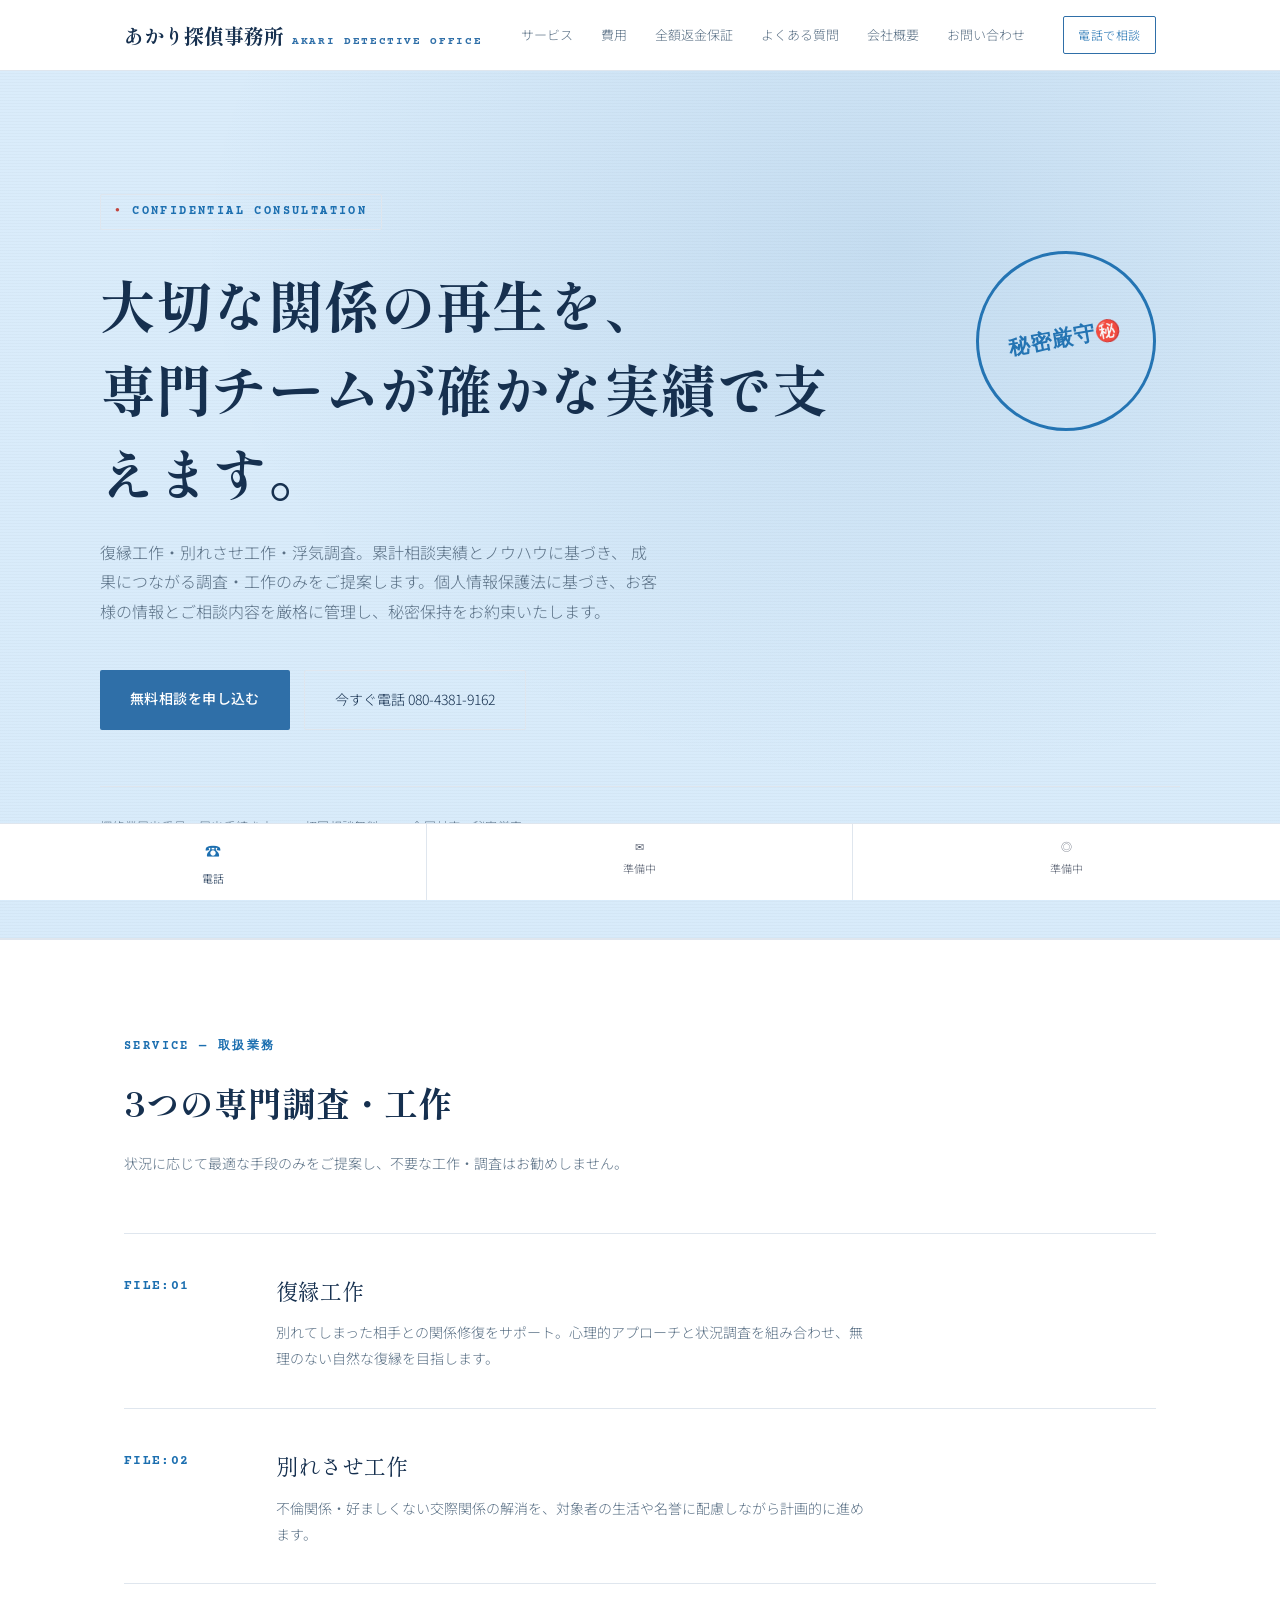
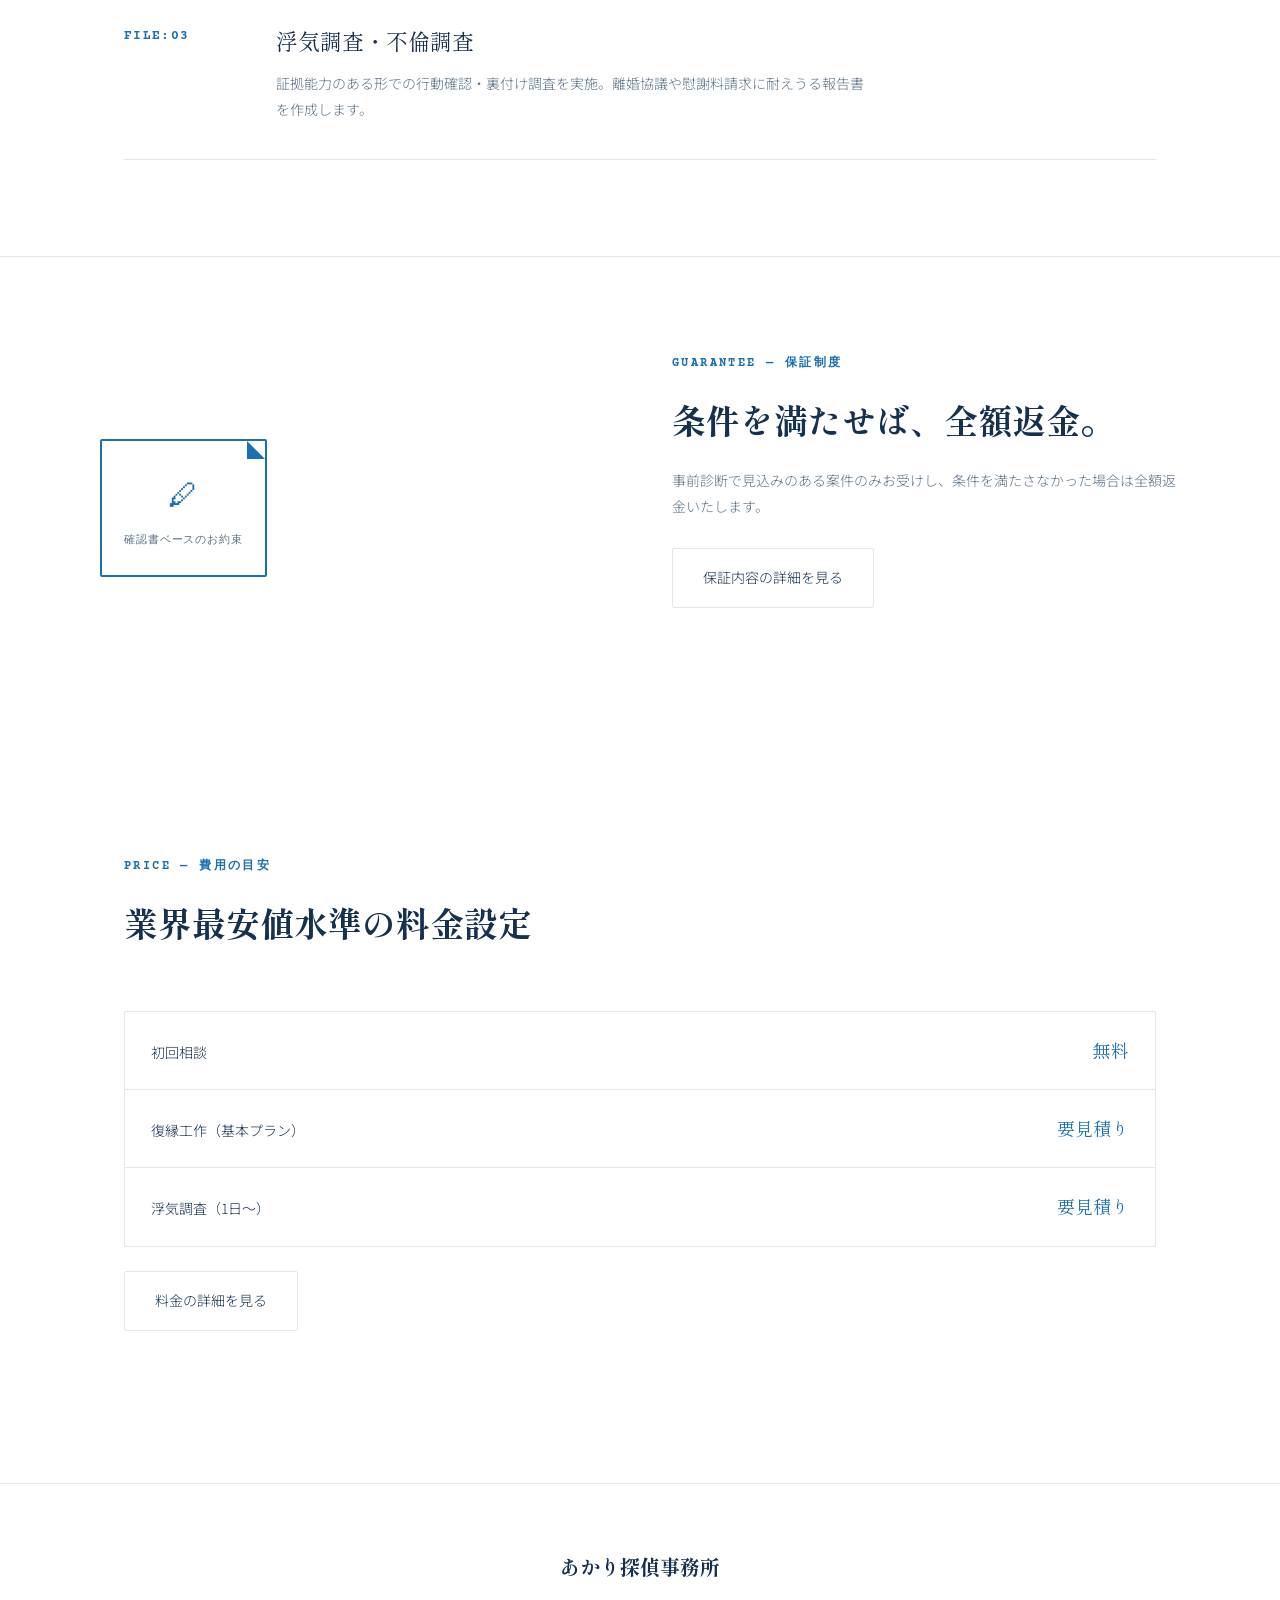
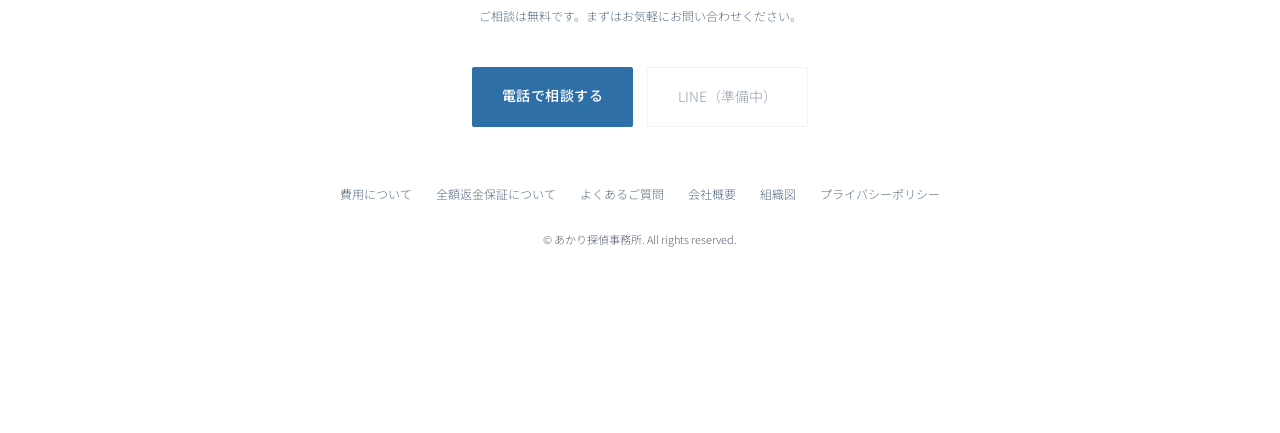
==== index.html @ 435033a5 "index.html を更新" ====
<!DOCTYPE html>
<html lang="ja">
<head>
<meta charset="UTF-8">
<meta name="viewport" content="width=device-width, initial-scale=1.0, viewport-fit=cover">
<title>あかり探偵事務所｜復縁工作・別れさせ工作・浮気調査｜あかり探偵事務所</title>
<meta name="description" content="復縁工作・別れさせ工作・浮気調査はあかり探偵事務所へ。業界最安値水準、初回相談無料、秘密厳守。">
<link rel="preconnect" href="https://fonts.googleapis.com">
<link rel="preconnect" href="https://fonts.gstatic.com" crossorigin>
<link href="https://fonts.googleapis.com/css2?family=Shippori+Mincho:wght@500;700&family=Noto+Sans+JP:wght@300;400;500;700&family=Courier+Prime&display=swap" rel="stylesheet">
<link rel="stylesheet" href="style.css">
</head>
<body>
<header>
  <div class="header-inner">
    <a href="index.html" class="logo">あかり探偵事務所<span>AKARI DETECTIVE OFFICE</span></a>
    <nav>
      <a href="index.html#service">サービス</a>
      <a href="price.html">費用</a>
      <a href="guarantee.html">全額返金保証</a>
      <a href="faq.html">よくある質問</a>
      <a href="company.html">会社概要</a>
      <a href="contact.html">お問い合わせ</a>
    </nav>
    <div class="header-cta">
      <a href="tel:08043819162" class="btn-mini">電話で相談</a>
    </div>
  </div>
</header>

<section class="hero" id="top">
  <div class="hero-inner">
    <div class="stamp"><div class="stamp-text">秘密厳守㊙️</div></div>
    <span class="case-tag">CONFIDENTIAL CONSULTATION</span>
    <h1>大切な関係の再生を、<br>専門チームが確かな実績で支えます。</h1>
    <p class="hero-lead">
      復縁工作・別れさせ工作・浮気調査。累計相談実績とノウハウに基づき、
      成果につながる調査・工作のみをご提案します。個人情報保護法に基づき、お客様の情報とご相談内容を厳格に管理し、秘密保持をお約束いたします。
    </p>
    <div class="hero-ctas">
      <a href="contact.html" class="btn-primary">無料相談を申し込む</a>
      <a href="tel:08043819162" class="btn-ghost">今すぐ電話 080-4381-9162</a>
    </div>
    <div class="trust-row">
      <span>探偵業届出番号　届出手続き中</span>
      <span>初回相談無料</span>
      <span>全国対応・秘密厳守</span>
    </div>
  </div>
</section>

<section class="files" id="service">
  <div class="wrap">
    <div class="section-head reveal">
      <span class="eyebrow">SERVICE — 取扱業務</span>
      <h2>3つの専門調査・工作</h2>
      <p class="section-desc">状況に応じて最適な手段のみをご提案し、不要な工作・調査はお勧めしません。</p>
    </div>
    <div class="file-list">
      <div class="file-row reveal">
        <div class="file-no">FILE:01</div>
        <div><div class="file-title">復縁工作</div>
        <p class="file-desc">別れてしまった相手との関係修復をサポート。心理的アプローチと状況調査を組み合わせ、無理のない自然な復縁を目指します。</p></div>
      </div>
      <div class="file-row reveal">
        <div class="file-no">FILE:02</div>
        <div><div class="file-title">別れさせ工作</div>
        <p class="file-desc">不倫関係・好ましくない交際関係の解消を、対象者の生活や名誉に配慮しながら計画的に進めます。</p></div>
      </div>
      <div class="file-row reveal">
        <div class="file-no">FILE:03</div>
        <div><div class="file-title">浮気調査・不倫調査</div>
        <p class="file-desc">証拠能力のある形での行動確認・裏付け調査を実施。離婚協議や慰謝料請求に耐えうる報告書を作成します。</p></div>
      </div>
    </div>
  </div>
</section>

<section id="guarantee-teaser">
  <div class="wrap guarantee" style="padding:0;">
    <div class="reveal">
      <div class="doc-badge"><div class="doc-icon">🖊</div><div class="doc-label">確認書ベースのお約束</div></div>
    </div>
    <div class="reveal">
      <span class="eyebrow">GUARANTEE — 保証制度</span>
      <h2>条件を満たせば、全額返金。</h2>
      <p class="section-desc">事前診断で見込みのある案件のみお受けし、条件を満たさなかった場合は全額返金いたします。</p>
      <div class="hero-ctas" style="margin-top:28px;">
        <a href="guarantee.html" class="btn-ghost">保証内容の詳細を見る</a>
      </div>
    </div>
  </div>
</section>

<section id="price-teaser">
  <div class="wrap">
    <div class="section-head reveal">
      <span class="eyebrow">PRICE — 費用の目安</span>
      <h2>業界最安値水準の料金設定</h2>
    </div>
    <div class="price-table reveal">
      <div class="price-row"><span>初回相談</span><span class="amount">無料</span></div>
      <div class="price-row"><span>復縁工作（基本プラン）</span><span class="amount">要見積り</span></div>
      <div class="price-row"><span>浮気調査（1日〜）</span><span class="amount">要見積り</span></div>
    </div>
    <div class="hero-ctas" style="margin-top:24px;">
      <a href="price.html" class="btn-ghost">料金の詳細を見る</a>
    </div>
  </div>
</section>

<footer id="contact-footer">
  <a href="index.html" class="logo">あかり探偵事務所</a>
  <p class="footer-note">ご相談は無料です。まずはお気軽にお問い合わせください。</p>
  <div class="hero-ctas" style="justify-content:center;">
    <a href="tel:08043819162" class="btn-primary">電話で相談する</a>
    <span class="btn-ghost" style="opacity:.45; cursor:default;">LINE（準備中）</span>
  </div>
  <div class="footer-links" style="margin-top:40px;">
    <a href="price.html">費用について</a>
    <a href="guarantee.html">全額返金保証について</a>
    <a href="faq.html">よくあるご質問</a>
    <a href="company.html">会社概要</a>
    <a href="org.html">組織図</a>
    <a href="privacy.html">プライバシーポリシー</a>
  </div>
  <p class="copyright">© あかり探偵事務所. All rights reserved.</p>
</footer>

<div class="fixed-cta">
  <a href="tel:08043819162"><span class="ico">☎</span>電話</a>
  <span style="display:flex;flex-direction:column;align-items:center;gap:2px;padding:12px 0;font-size:11px;color:#5a6272;border-right:1px solid var(--panel-line);"><span class="ico" style="color:#5a6272;">✉</span>準備中</span>
  <span style="display:flex;flex-direction:column;align-items:center;gap:2px;padding:12px 0;font-size:11px;color:#5a6272;"><span class="ico" style="color:#5a6272;">◎</span>準備中</span>
</div>

<script>
  const els = document.querySelectorAll('.reveal');
  const io = new IntersectionObserver((entries)=>{
    entries.forEach(e=>{ if(e.isIntersecting){ e.target.classList.add('in'); io.unobserve(e.target); } });
  }, {threshold:.15});
  els.forEach(el=>io.observe(el));
</script>

</body>
</html>
---- style.css ----
:root{
    --ink:#ffffff;
    --panel:#ffffff;
    --panel-line:#dfe6ee;
    --paper:#16304f;
    --paper-dim:#5b7186;
    --brass:#2f6fa8;
    --brass-bright:#1c6fb0;
    --thread:#9c2b2b;
    --thread-bright:#c2453f;
    --radius:2px;
  }
  *{box-sizing:border-box; margin:0; padding:0;}
  html{scroll-behavior:smooth;}
  body{
    background:var(--ink);
    color:var(--paper);
    font-family:'Noto Sans JP', sans-serif;
    font-weight:300;
    line-height:1.85;
    -webkit-font-smoothing:antialiased;
  }
  a{color:inherit; text-decoration:none;}
  img{max-width:100%; display:block;}
  .wrap{max-width:1080px; margin:0 auto; padding:0 24px;}
  .mincho{font-family:'Shippori Mincho', serif;}
  .stamp-font{font-family:'Courier Prime', monospace; letter-spacing:.12em;}

  /* ---------- Header ---------- */
  header{
    position:sticky; top:0; z-index:50;
    background:rgba(255,255,255,.88);
    backdrop-filter:blur(6px);
    border-bottom:1px solid var(--panel-line);
  }
  .header-inner{
    display:flex; align-items:center; justify-content:space-between;
    padding:16px 24px; max-width:1080px; margin:0 auto;
  }
  .logo{
    font-family:'Shippori Mincho', serif;
    font-size:20px; font-weight:700; color:var(--paper);
    display:flex; align-items:baseline; gap:8px;
  }
  .logo span{font-size:11px; color:var(--brass); font-family:'Courier Prime',monospace; letter-spacing:.15em;}
  nav{display:flex; gap:28px; font-size:13px; color:var(--paper-dim);}
  nav a:hover{color:var(--brass-bright);}
  @media (max-width:760px){ nav{display:none;} }
  .header-cta{
    display:flex; gap:10px;
  }
  .btn-mini{
    border:1px solid var(--brass); color:var(--brass-bright);
    padding:7px 14px; font-size:12px; border-radius:var(--radius);
    letter-spacing:.05em;
  }
  .btn-mini:hover{background:var(--brass); color:var(--ink);}

  /* ---------- Hero ---------- */
  .hero{
    position:relative;
    padding:120px 24px 100px;
    background:
      radial-gradient(ellipse at 70% 20%, rgba(47,111,168,.12), transparent 55%),
      linear-gradient(180deg, rgba(214,234,250,.90) 0%, rgba(214,234,250,.95) 100%),
      url('https://images.pexels.com/photos/7319074/pexels-photo-7319074.jpeg?auto=compress&cs=tinysrgb&w=1920') center 30%/cover no-repeat;
    overflow:hidden;
    border-bottom:1px solid var(--panel-line);
  }
  /* 下層ページ用の簡易ヒーロー */
  .subhero{
    position:relative;
    padding:72px 24px 56px;
    background:
      linear-gradient(180deg, rgba(255,255,255,.94) 0%, rgba(255,255,255,.97) 100%),
      url('https://images.pexels.com/photos/6980885/pexels-photo-6980885.jpeg?auto=compress&cs=tinysrgb&w=1600') center/cover no-repeat;
    border-bottom:1px solid var(--panel-line);
  }
  .subhero .wrap{position:relative;}
  .breadcrumb{
    font-family:'Courier Prime', monospace; font-size:11px; color:var(--paper-dim);
    letter-spacing:.1em; margin-bottom:18px;
  }
  .breadcrumb a{color:var(--brass-bright);}
  .subhero h1{
    font-family:'Shippori Mincho', serif; font-weight:700;
    font-size:clamp(26px, 4vw, 38px); max-width:640px;
  }
  .subhero p{color:var(--paper-dim); font-size:14px; margin-top:14px; max-width:560px;}
  .hero::before{
    content:"";
    position:absolute; inset:0;
    background-image:
      repeating-linear-gradient(0deg, rgba(28,36,48,.025) 0px, rgba(28,36,48,.025) 1px, transparent 1px, transparent 3px);
    pointer-events:none;
  }
  .hero-inner{max-width:1080px; margin:0 auto; position:relative;}
  .case-tag{
    display:inline-flex; align-items:center; gap:10px;
    font-family:'Courier Prime', monospace; font-size:12px; letter-spacing:.2em;
    color:var(--brass-bright); font-weight:700; border:1px solid var(--panel-line);
    padding:6px 14px; border-radius:var(--radius); margin-bottom:32px;
  }
  .case-tag::before{content:"●"; color:var(--thread-bright); font-size:8px;}
  h1{
    font-family:'Shippori Mincho', serif;
    font-weight:700;
    font-size:clamp(32px, 5.4vw, 56px);
    line-height:1.5;
    max-width:760px;
    margin-bottom:24px;
  }
  h1 em{
    font-style:normal; color:var(--brass-bright);
  }
  .hero-lead{
    color:var(--paper-dim); font-size:16px; max-width:560px; margin-bottom:44px;
  }
  .hero-ctas{display:flex; flex-wrap:wrap; gap:14px; margin-bottom:56px;}
  .btn-primary{
    background:var(--brass); color:var(--ink); font-weight:500;
    padding:16px 30px; border-radius:var(--radius); font-size:14px; letter-spacing:.03em;
    transition:background .2s;
  }
  .btn-primary:hover{background:var(--brass-bright);}
  .btn-ghost{
    border:1px solid var(--panel-line); color:var(--paper);
    padding:16px 30px; border-radius:var(--radius); font-size:14px;
  }
  .btn-ghost:hover{border-color:var(--brass);}

  /* stamp */
  .stamp{
    position:absolute; top:60px; right:24px;
    width:180px; height:180px;
    border:3px solid var(--brass-bright);
    border-radius:50%;
    display:flex; align-items:center; justify-content:center;
    transform:rotate(-10deg);
    opacity:.95;
    text-align:center;
    padding:0 12px;
  }
  .stamp-text{
    font-family:'Courier Prime', monospace;
    font-size:21px; color:var(--brass-bright);
    line-height:1.4; letter-spacing:.04em; font-weight:700;
    white-space:nowrap;
  }
  @media (max-width:760px){ .stamp{position:static; transform:rotate(-6deg) scale(.85); margin-bottom:32px;} }

  .trust-row{
    display:flex; flex-wrap:wrap; gap:32px;
    padding-top:28px; border-top:1px solid var(--panel-line);
    font-size:12px; color:var(--paper-dim); letter-spacing:.03em;
  }

  /* ---------- Section shared ---------- */
  section{padding:96px 24px;}
  .section-head{max-width:640px; margin-bottom:56px;}
  .eyebrow{
    font-family:'Courier Prime', monospace; font-size:12px; color:var(--brass-bright);
    font-weight:700; letter-spacing:.2em; display:block; margin-bottom:14px;
  }
  h2{
    font-family:'Shippori Mincho', serif; font-size:clamp(24px,3.4vw,34px); font-weight:700;
  }
  .section-desc{color:var(--paper-dim); font-size:14px; margin-top:16px;}

  /* ---------- Case files (services) ---------- */
  .files{background:var(--panel); border-top:1px solid var(--panel-line); border-bottom:1px solid var(--panel-line);}
  .file-list{display:flex; flex-direction:column; gap:0;}
  .file-row{
    display:grid; grid-template-columns:120px 1fr; gap:32px;
    padding:36px 0; border-top:1px solid var(--panel-line);
  }
  .file-row:last-child{border-bottom:1px solid var(--panel-line);}
  .file-no{
    font-family:'Courier Prime', monospace; color:var(--brass-bright); font-size:13px;
    font-weight:700; letter-spacing:.1em; padding-top:4px;
  }
  .file-title{
    font-family:'Shippori Mincho', serif; font-size:22px; margin-bottom:10px;
  }
  .file-desc{color:var(--paper-dim); font-size:14px; max-width:600px;}
  @media (max-width:600px){ .file-row{grid-template-columns:1fr;} }

  /* ---------- Guarantee ---------- */
  .guarantee{
    display:grid; grid-template-columns:1fr 1fr; gap:64px; align-items:center;
  }
  @media (max-width:800px){ .guarantee{grid-template-columns:1fr;} }
  .guarantee-badge{
    width:200px; height:200px; border-radius:50%;
    border:3px solid var(--thread-bright);
    display:flex; align-items:center; justify-content:center; flex-direction:column;
    margin:0 auto; transform:rotate(-8deg);
  }
  .guarantee-badge .big{font-family:'Shippori Mincho',serif; font-size:30px; color:var(--thread-bright); font-weight:700;}
  .guarantee-badge .small{font-family:'Courier Prime',monospace; font-size:11px; color:var(--thread-bright); letter-spacing:.15em; margin-top:6px;}
  .guarantee ul{list-style:none; margin-top:24px;}
  .guarantee li{
    padding-left:24px; position:relative; margin-bottom:14px; color:var(--paper-dim); font-size:14px;
  }
  .guarantee li::before{content:"—"; position:absolute; left:0; color:var(--brass);}

  /* ---------- Pricing teaser ---------- */
  .price-table{
    border:1px solid var(--panel-line); border-radius:var(--radius); overflow:hidden;
  }
  .price-row{
    display:flex; justify-content:space-between; align-items:baseline;
    padding:22px 26px; border-bottom:1px solid var(--panel-line);
    font-size:14px;
  }
  .price-row:last-child{border-bottom:none;}
  .price-row .amount{font-family:'Shippori Mincho',serif; color:var(--brass-bright); font-size:18px;}
  .price-note{color:var(--paper-dim); font-size:12px; margin-top:18px;}

  /* ---------- FAQ ---------- */
  .faq-item{border-top:1px solid var(--panel-line);}
  .faq-item:last-child{border-bottom:1px solid var(--panel-line);}
  .faq-q{
    width:100%; text-align:left; background:none; border:none; color:var(--paper);
    font-family:'Noto Sans JP',sans-serif; font-size:15px; padding:24px 0;
    display:flex; justify-content:space-between; align-items:center; cursor:pointer;
    gap:20px;
  }
  .faq-q .q-mark{font-family:'Courier Prime',monospace; color:var(--brass); flex-shrink:0;}
  .faq-icon{color:var(--brass); font-size:18px; transition:transform .25s; flex-shrink:0;}
  .faq-item[open] .faq-icon{transform:rotate(45deg);}
  .faq-a{padding:0 0 26px; color:var(--paper-dim); font-size:14px; max-width:640px;}

  /* ---------- Company ---------- */
  .company-table{width:100%; border-collapse:collapse; font-size:14px;}
  .company-table tr{border-top:1px solid var(--panel-line);}
  .company-table tr:last-child{border-bottom:1px solid var(--panel-line);}
  .company-table th{
    text-align:left; color:var(--paper-dim); font-weight:400; padding:18px 24px 18px 0;
    width:160px; vertical-align:top; font-size:13px;
  }
  .company-table td{padding:18px 0; vertical-align:top;}

  /* ---------- Footer CTA ---------- */
  footer{
    border-top:1px solid var(--panel-line); padding:64px 24px 120px; background:var(--panel);
    text-align:center;
  }
  footer .logo{justify-content:center; margin-bottom:12px;}
  .footer-note{color:var(--paper-dim); font-size:12px; margin:20px 0 40px;}
  .footer-links{display:flex; gap:24px; justify-content:center; font-size:12px; color:var(--paper-dim); margin-bottom:24px;}
  .copyright{color:#5a6272; font-size:11px;}

  /* Fixed bottom CTA bar (mobile-first, matches source-site UX) */
  .fixed-cta{
    position:fixed; bottom:0; left:0; right:0; z-index:60;
    display:grid; grid-template-columns:1fr 1fr 1fr;
    background:var(--ink); border-top:1px solid var(--panel-line);
  }
  .fixed-cta a{
    display:flex; flex-direction:column; align-items:center; justify-content:center;
    gap:2px; padding:12px 0; font-size:11px; color:var(--paper);
    border-right:1px solid var(--panel-line);
  }
  .fixed-cta a:last-child{border-right:none;}
  .fixed-cta a .ico{font-size:16px; color:var(--brass-bright);}
  .fixed-cta a:active{background:var(--panel);}

  body{padding-bottom:64px;} /* space for fixed bar */

  @media (prefers-reduced-motion: reduce){
    html{scroll-behavior:auto;}
    *{transition:none !important;}
  }

  .reveal{opacity:0; transform:translateY(16px); transition:opacity .6s ease, transform .6s ease;}
  .reveal.in{opacity:1; transform:none;}

  /* ---------- Plan comparison table ---------- */
  .service-divider{
    background:var(--panel);
    border-top:1px solid var(--brass-bright);
    border-bottom:1px solid var(--brass-bright);
    padding:22px 26px;
    margin:72px 0 32px;
    display:flex; align-items:center; gap:14px;
  }
  .service-divider .no{
    font-family:'Courier Prime', monospace; color:var(--brass-bright); font-size:13px; letter-spacing:.1em;
  }
  .service-divider h3{
    font-family:'Shippori Mincho', serif; font-size:19px; color:var(--paper); letter-spacing:.04em;
  }
  .plan-grid{
    display:grid; grid-template-columns:repeat(3, 1fr);
    border:1px solid var(--panel-line); border-radius:var(--radius); overflow:hidden;
  }
  .plan-card{
    padding:44px 20px 36px; text-align:center;
    border-right:1px solid var(--panel-line);
    background:var(--ink);
  }
  .plan-card:last-child{border-right:none;}
  .plan-check{
    width:52px; height:52px; border-radius:50%;
    border:2px solid var(--brass-bright); color:var(--brass-bright);
    display:flex; align-items:center; justify-content:center;
    margin:0 auto 24px; font-size:24px;
  }
  .plan-title{
    font-family:'Shippori Mincho', serif; font-size:20px; margin-bottom:24px; line-height:1.4;
  }
  .plan-rule{width:36px; height:1px; background:var(--panel-line); margin:0 auto 22px;}
  .plan-price{
    font-family:'Shippori Mincho', serif; font-size:26px; color:var(--brass-bright); margin-bottom:6px;
  }
  .plan-tax{font-size:12px; color:var(--paper-dim); margin-bottom:28px;}
  .plan-btn{
    display:inline-block; border:1px solid var(--brass); color:var(--paper);
    padding:11px 28px; font-size:13px; border-radius:var(--radius); letter-spacing:.04em;
  }
  .plan-btn:hover{background:var(--brass); color:var(--ink);}
  @media (max-width:700px){
    .plan-grid{grid-template-columns:1fr;}
    .plan-card{border-right:none; border-bottom:1px solid var(--panel-line);}
    .plan-card:last-child{border-bottom:none;}
  }

  /* ---------- Confirmation document badge (replaces 100% stamp) ---------- */
  .doc-badge{
    width:auto; min-width:160px; padding:24px 22px;
    margin:0 auto;
    border:2px solid var(--brass-bright);
    border-radius:var(--radius);
    display:inline-flex; flex-direction:column; align-items:center; justify-content:center;
    gap:10px;
    position:relative;
  }
  .doc-badge::before{
    content:"";
    position:absolute; top:0; right:0;
    width:0; height:0;
    border-style:solid;
    border-width:0 18px 18px 0;
    border-color:transparent var(--ink) transparent transparent;
    background:var(--brass-bright);
  }
  .doc-badge .doc-icon{font-size:30px; color:var(--brass-bright);}
  .doc-badge .doc-label{
    font-family:'Courier Prime', monospace; font-size:11px; color:var(--paper-dim);
    letter-spacing:.08em; text-align:center; white-space:nowrap;
  }

  /* ---------- Info grid (company page) ---------- */
  .info-grid{
    display:grid; grid-template-columns:1fr 1fr; gap:28px 32px;
  }
  @media (max-width:520px){ .info-grid{grid-template-columns:1fr;} }
  .info-item{
    border-top:1px solid var(--panel-line); padding-top:16px;
  }
  .info-item .info-label{
    font-family:'Courier Prime', monospace; font-size:11px; color:var(--brass-bright);
    letter-spacing:.1em; margin-bottom:8px; display:block;
  }
  .info-item .info-value{
    font-size:15px; color:var(--paper); line-height:1.7;
  }
  .info-item .info-value a{color:var(--brass-bright);}
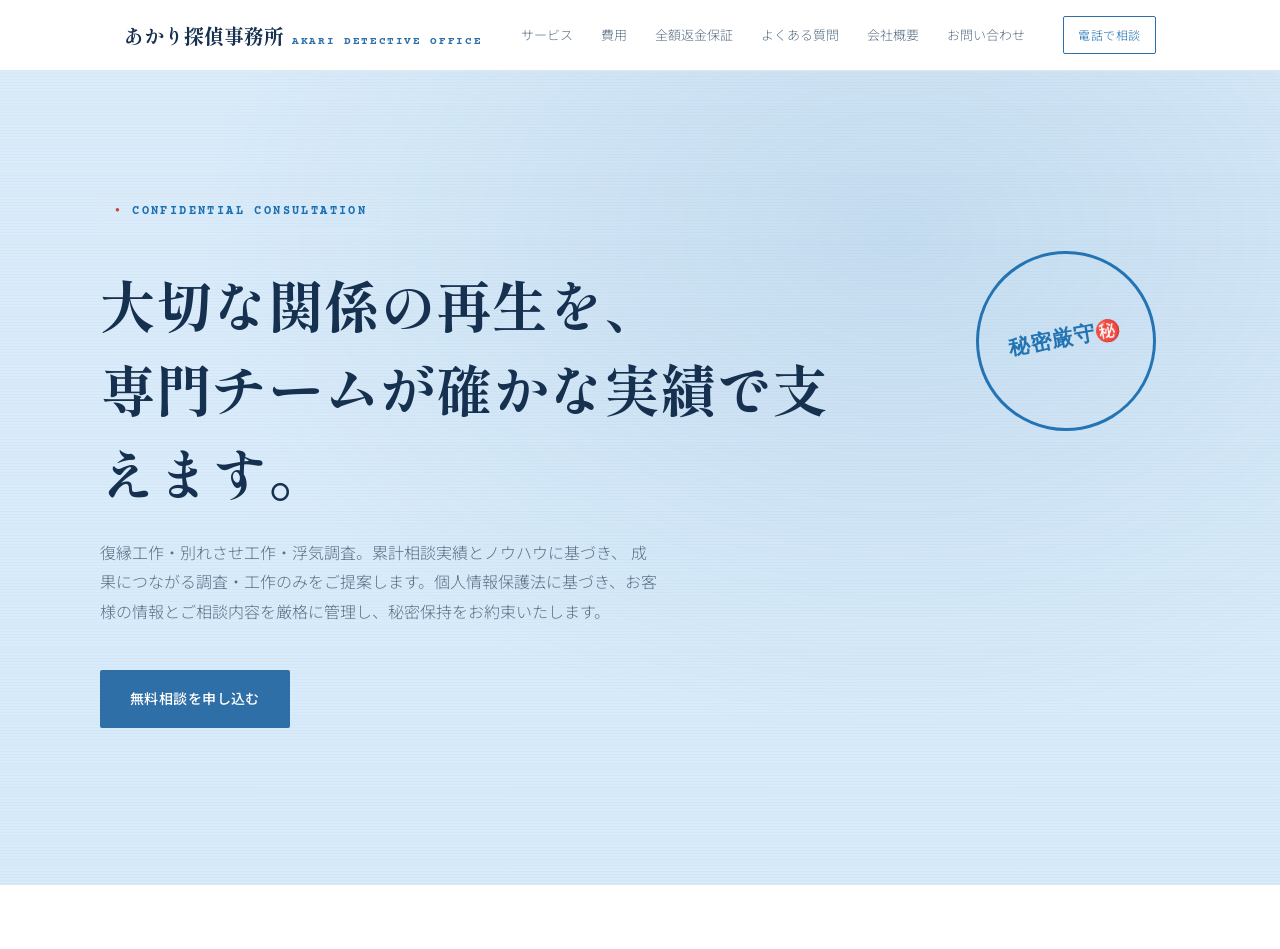
==== commit 184fd985: "index.html を更新" ====
--- a/index.html
+++ b/index.html
@@ -39,107 +39,4 @@
     </p>
     <div class="hero-ctas">
       <a href="contact.html" class="btn-primary">無料相談を申し込む</a>
-      <a href="tel:08043819162" class="btn-ghost">今すぐ電話 080-4381-9162</a>
-    </div>
-    <div class="trust-row">
-      <span>探偵業届出番号　届出手続き中</span>
-      <span>初回相談無料</span>
-      <span>全国対応・秘密厳守</span>
-    </div>
-  </div>
-</section>
-
-<section class="files" id="service">
-  <div class="wrap">
-    <div class="section-head reveal">
-      <span class="eyebrow">SERVICE — 取扱業務</span>
-      <h2>3つの専門調査・工作</h2>
-      <p class="section-desc">状況に応じて最適な手段のみをご提案し、不要な工作・調査はお勧めしません。</p>
-    </div>
-    <div class="file-list">
-      <div class="file-row reveal">
-        <div class="file-no">FILE:01</div>
-        <div><div class="file-title">復縁工作</div>
-        <p class="file-desc">別れてしまった相手との関係修復をサポート。心理的アプローチと状況調査を組み合わせ、無理のない自然な復縁を目指します。</p></div>
-      </div>
-      <div class="file-row reveal">
-        <div class="file-no">FILE:02</div>
-        <div><div class="file-title">別れさせ工作</div>
-        <p class="file-desc">不倫関係・好ましくない交際関係の解消を、対象者の生活や名誉に配慮しながら計画的に進めます。</p></div>
-      </div>
-      <div class="file-row reveal">
-        <div class="file-no">FILE:03</div>
-        <div><div class="file-title">浮気調査・不倫調査</div>
-        <p class="file-desc">証拠能力のある形での行動確認・裏付け調査を実施。離婚協議や慰謝料請求に耐えうる報告書を作成します。</p></div>
-      </div>
-    </div>
-  </div>
-</section>
-
-<section id="guarantee-teaser">
-  <div class="wrap guarantee" style="padding:0;">
-    <div class="reveal">
-      <div class="doc-badge"><div class="doc-icon">🖊</div><div class="doc-label">確認書ベースのお約束</div></div>
-    </div>
-    <div class="reveal">
-      <span class="eyebrow">GUARANTEE — 保証制度</span>
-      <h2>条件を満たせば、全額返金。</h2>
-      <p class="section-desc">事前診断で見込みのある案件のみお受けし、条件を満たさなかった場合は全額返金いたします。</p>
-      <div class="hero-ctas" style="margin-top:28px;">
-        <a href="guarantee.html" class="btn-ghost">保証内容の詳細を見る</a>
-      </div>
-    </div>
-  </div>
-</section>
-
-<section id="price-teaser">
-  <div class="wrap">
-    <div class="section-head reveal">
-      <span class="eyebrow">PRICE — 費用の目安</span>
-      <h2>業界最安値水準の料金設定</h2>
-    </div>
-    <div class="price-table reveal">
-      <div class="price-row"><span>初回相談</span><span class="amount">無料</span></div>
-      <div class="price-row"><span>復縁工作（基本プラン）</span><span class="amount">要見積り</span></div>
-      <div class="price-row"><span>浮気調査（1日〜）</span><span class="amount">要見積り</span></div>
-    </div>
-    <div class="hero-ctas" style="margin-top:24px;">
-      <a href="price.html" class="btn-ghost">料金の詳細を見る</a>
-    </div>
-  </div>
-</section>
-
-<footer id="contact-footer">
-  <a href="index.html" class="logo">あかり探偵事務所</a>
-  <p class="footer-note">ご相談は無料です。まずはお気軽にお問い合わせください。</p>
-  <div class="hero-ctas" style="justify-content:center;">
-    <a href="tel:08043819162" class="btn-primary">電話で相談する</a>
-    <span class="btn-ghost" style="opacity:.45; cursor:default;">LINE（準備中）</span>
-  </div>
-  <div class="footer-links" style="margin-top:40px;">
-    <a href="price.html">費用について</a>
-    <a href="guarantee.html">全額返金保証について</a>
-    <a href="faq.html">よくあるご質問</a>
-    <a href="company.html">会社概要</a>
-    <a href="org.html">組織図</a>
-    <a href="privacy.html">プライバシーポリシー</a>
-  </div>
-  <p class="copyright">© あかり探偵事務所. All rights reserved.</p>
-</footer>
-
-<div class="fixed-cta">
-  <a href="tel:08043819162"><span class="ico">☎</span>電話</a>
-  <span style="display:flex;flex-direction:column;align-items:center;gap:2px;padding:12px 0;font-size:11px;color:#5a6272;border-right:1px solid var(--panel-line);"><span class="ico" style="color:#5a6272;">✉</span>準備中</span>
-  <span style="display:flex;flex-direction:column;align-items:center;gap:2px;padding:12px 0;font-size:11px;color:#5a6272;"><span class="ico" style="color:#5a6272;">◎</span>準備中</span>
-</div>
-
-<script>
-  const els = document.querySelectorAll('.reveal');
-  const io = new IntersectionObserver((entries)=>{
-    entries.forEach(e=>{ if(e.isIntersecting){ e.target.classList.add('in'); io.unobserve(e.target); } });
-  }, {threshold:.15});
-  els.forEach(el=>io.observe(el));
-</script>
-
-</body>
-</html>
+      <a href="te
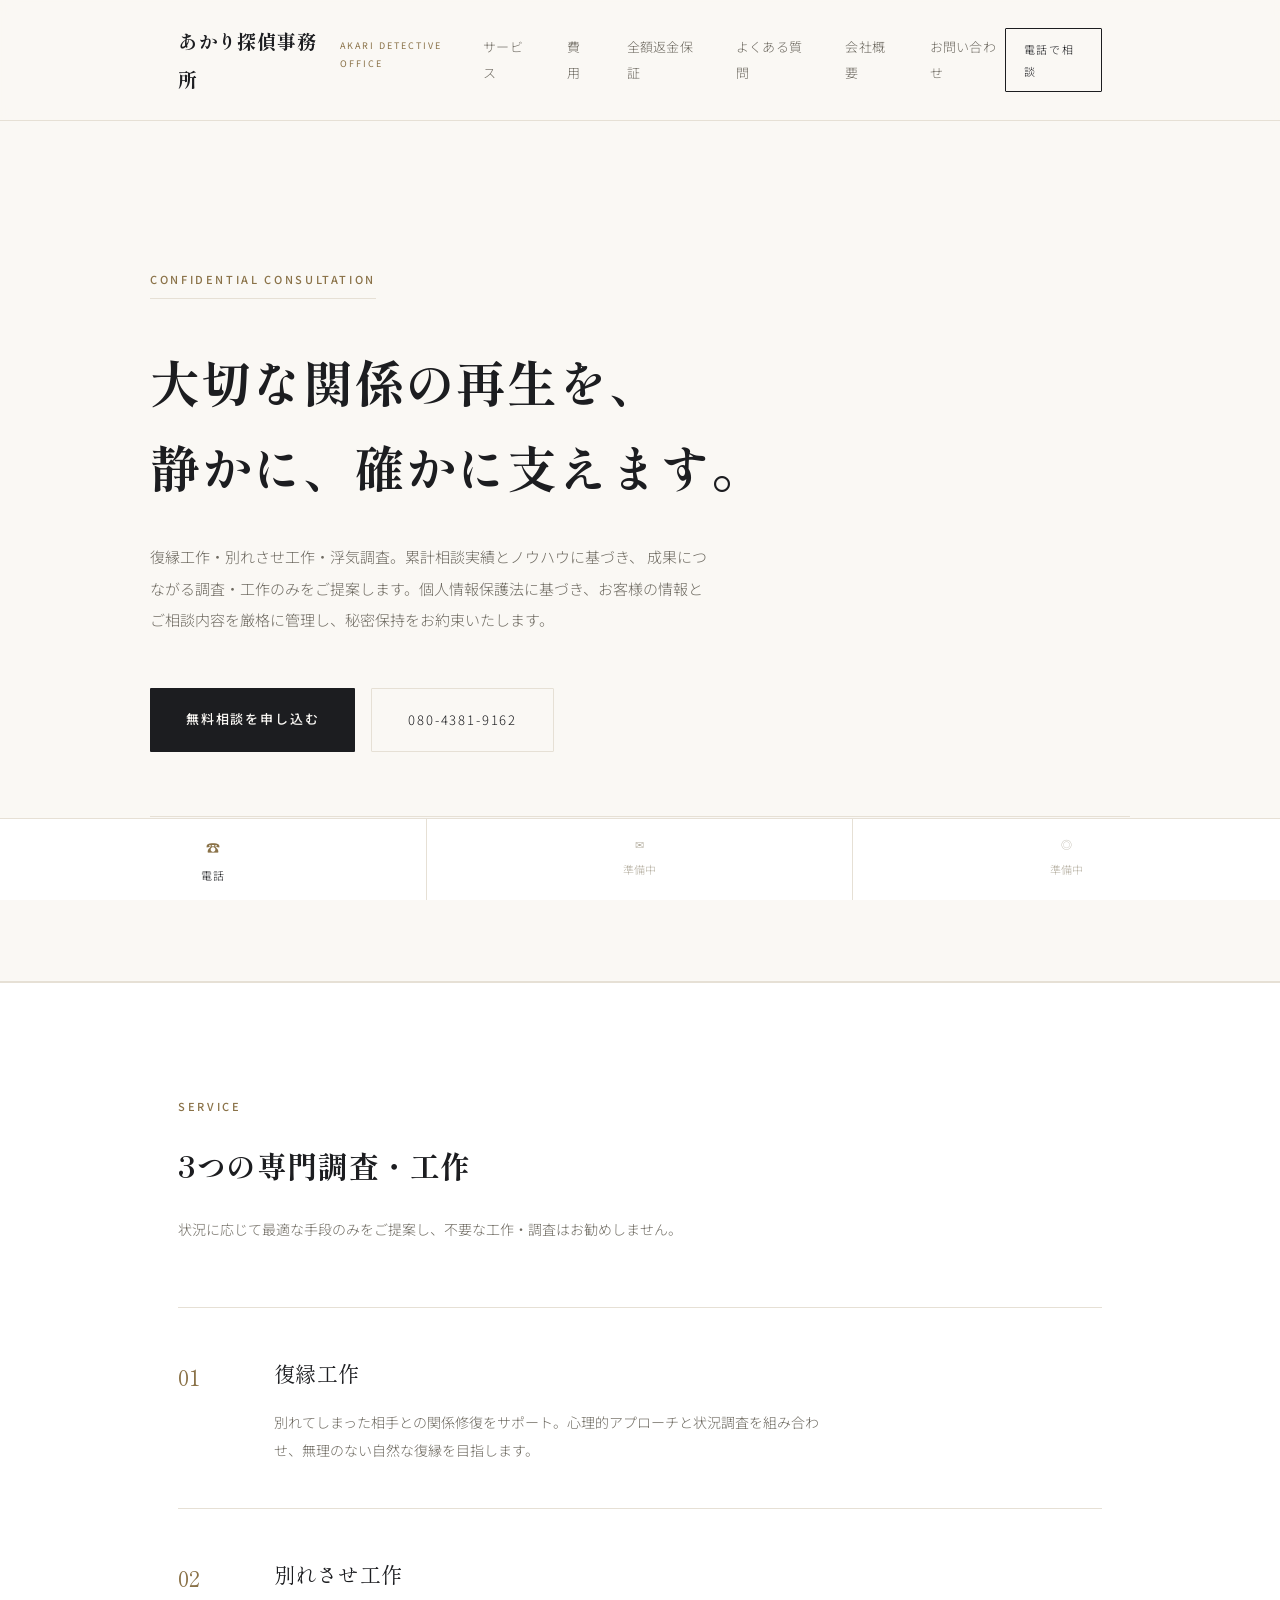
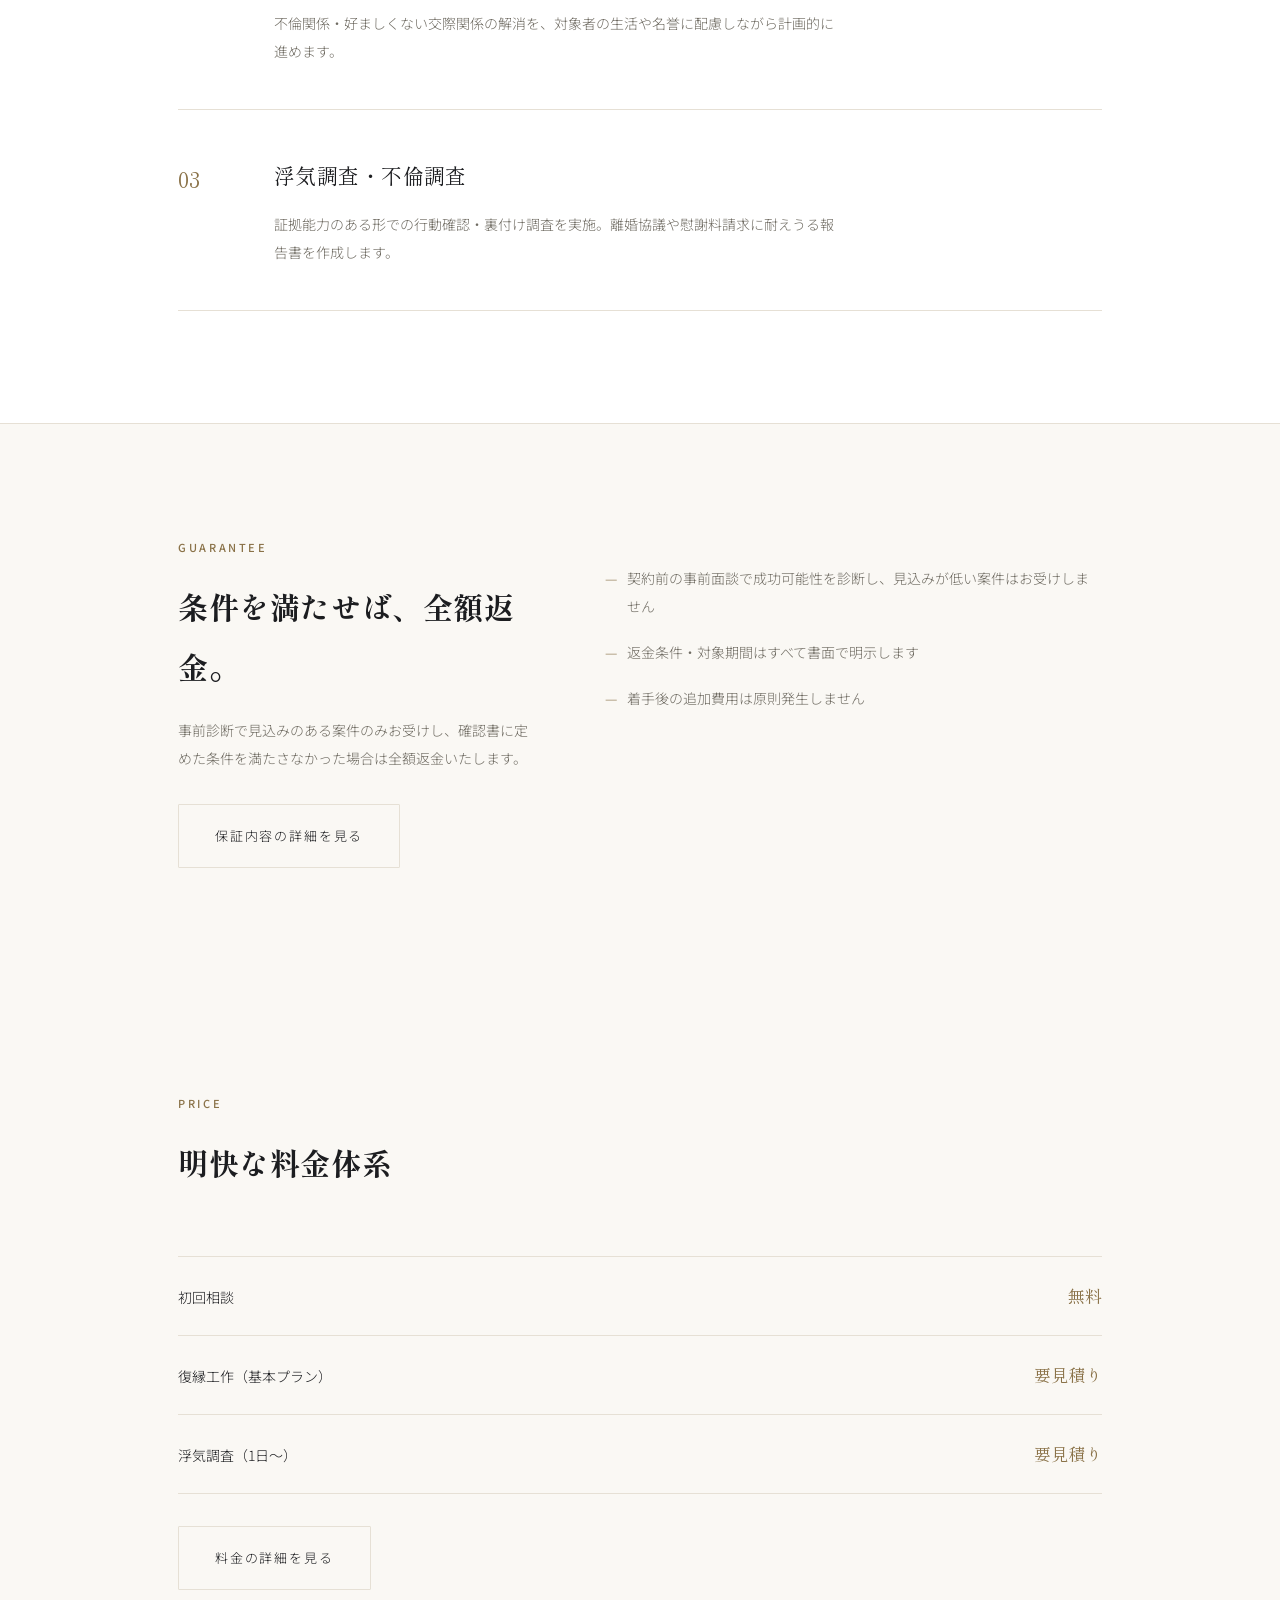
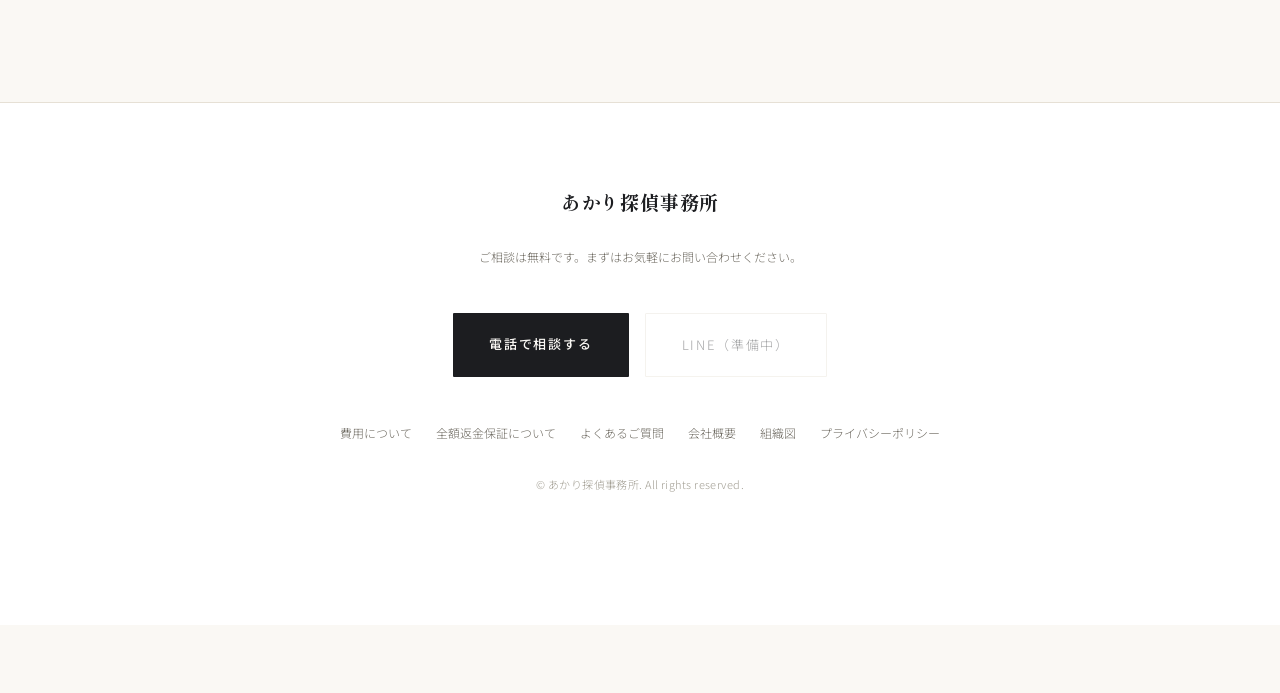
==== commit 3e70bf6b: "index.html を更新" ====
--- a/index.html
+++ b/index.html
@@ -3,11 +3,11 @@
 <head>
 <meta charset="UTF-8">
 <meta name="viewport" content="width=device-width, initial-scale=1.0, viewport-fit=cover">
-<title>あかり探偵事務所｜復縁工作・別れさせ工作・浮気調査｜あかり探偵事務所</title>
-<meta name="description" content="復縁工作・別れさせ工作・浮気調査はあかり探偵事務所へ。業界最安値水準、初回相談無料、秘密厳守。">
+<title>あかり探偵事務所｜復縁工作・別れさせ工作・浮気調査</title>
+<meta name="description" content="復縁工作・別れさせ工作・浮気調査はあかり探偵事務所へ。初回相談無料、秘密厳守。">
 <link rel="preconnect" href="https://fonts.googleapis.com">
 <link rel="preconnect" href="https://fonts.gstatic.com" crossorigin>
-<link href="https://fonts.googleapis.com/css2?family=Shippori+Mincho:wght@500;700&family=Noto+Sans+JP:wght@300;400;500;700&family=Courier+Prime&display=swap" rel="stylesheet">
+<link href="https://fonts.googleapis.com/css2?family=Shippori+Mincho:wght@500;700&family=Noto+Sans+JP:wght@300;400;500;700&display=swap" rel="stylesheet">
 <link rel="stylesheet" href="style.css">
 </head>
 <body>
@@ -24,19 +24,136 @@
     </nav>
     <div class="header-cta">
       <a href="tel:08043819162" class="btn-mini">電話で相談</a>
+      <button class="menu-toggle" onclick="document.getElementById('mnav').classList.toggle('open')" aria-label="メニュー">
+        <span></span><span></span><span></span>
+      </button>
     </div>
   </div>
+  <nav class="mobile-nav" id="mnav">
+    <a href="index.html#service">サービス</a>
+    <a href="price.html">費用</a>
+    <a href="guarantee.html">全額返金保証</a>
+    <a href="faq.html">よくある質問</a>
+    <a href="company.html">会社概要</a>
+    <a href="contact.html">お問い合わせ</a>
+  </nav>
 </header>
 
 <section class="hero" id="top">
   <div class="hero-inner">
-    <div class="stamp"><div class="stamp-text">秘密厳守㊙️</div></div>
     <span class="case-tag">CONFIDENTIAL CONSULTATION</span>
-    <h1>大切な関係の再生を、<br>専門チームが確かな実績で支えます。</h1>
+    <h1>大切な関係の再生を、<br>静かに、確かに支えます。</h1>
     <p class="hero-lead">
       復縁工作・別れさせ工作・浮気調査。累計相談実績とノウハウに基づき、
       成果につながる調査・工作のみをご提案します。個人情報保護法に基づき、お客様の情報とご相談内容を厳格に管理し、秘密保持をお約束いたします。
     </p>
     <div class="hero-ctas">
       <a href="contact.html" class="btn-primary">無料相談を申し込む</a>
-      <a href="te+      <a href="tel:08043819162" class="btn-ghost">080-4381-9162</a>
+    </div>
+    <div class="trust-row">
+      <span>探偵業届出　届出手続き中</span>
+      <span>初回相談無料</span>
+      <span>全国対応・秘密厳守</span>
+    </div>
+  </div>
+</section>
+
+<section class="files" id="service">
+  <div class="wrap">
+    <div class="section-head reveal">
+      <span class="eyebrow">SERVICE</span>
+      <h2>3つの専門調査・工作</h2>
+      <p class="section-desc">状況に応じて最適な手段のみをご提案し、不要な工作・調査はお勧めしません。</p>
+    </div>
+    <div class="file-list">
+      <div class="file-row reveal">
+        <div class="file-no">01</div>
+        <div><div class="file-title">復縁工作</div>
+        <p class="file-desc">別れてしまった相手との関係修復をサポート。心理的アプローチと状況調査を組み合わせ、無理のない自然な復縁を目指します。</p></div>
+      </div>
+      <div class="file-row reveal">
+        <div class="file-no">02</div>
+        <div><div class="file-title">別れさせ工作</div>
+        <p class="file-desc">不倫関係・好ましくない交際関係の解消を、対象者の生活や名誉に配慮しながら計画的に進めます。</p></div>
+      </div>
+      <div class="file-row reveal">
+        <div class="file-no">03</div>
+        <div><div class="file-title">浮気調査・不倫調査</div>
+        <p class="file-desc">証拠能力のある形での行動確認・裏付け調査を実施。離婚協議や慰謝料請求に耐えうる報告書を作成します。</p></div>
+      </div>
+    </div>
+  </div>
+</section>
+
+<section id="guarantee-teaser">
+  <div class="wrap guarantee">
+    <div class="reveal">
+      <span class="eyebrow">GUARANTEE</span>
+      <h2>条件を満たせば、全額返金。</h2>
+      <p class="section-desc">事前診断で見込みのある案件のみお受けし、確認書に定めた条件を満たさなかった場合は全額返金いたします。</p>
+      <div class="hero-ctas" style="margin-top:32px; margin-bottom:0;">
+        <a href="guarantee.html" class="btn-ghost">保証内容の詳細を見る</a>
+      </div>
+    </div>
+    <div class="reveal">
+      <ul>
+        <li>契約前の事前面談で成功可能性を診断し、見込みが低い案件はお受けしません</li>
+        <li>返金条件・対象期間はすべて書面で明示します</li>
+        <li>着手後の追加費用は原則発生しません</li>
+      </ul>
+    </div>
+  </div>
+</section>
+
+<section id="price-teaser">
+  <div class="wrap">
+    <div class="section-head reveal">
+      <span class="eyebrow">PRICE</span>
+      <h2>明快な料金体系</h2>
+    </div>
+    <div class="price-table reveal">
+      <div class="price-row"><span>初回相談</span><span class="amount">無料</span></div>
+      <div class="price-row"><span>復縁工作（基本プラン）</span><span class="amount">要見積り</span></div>
+      <div class="price-row"><span>浮気調査（1日〜）</span><span class="amount">要見積り</span></div>
+    </div>
+    <div class="hero-ctas" style="margin-top:32px; margin-bottom:0;">
+      <a href="price.html" class="btn-ghost">料金の詳細を見る</a>
+    </div>
+  </div>
+</section>
+
+<footer id="contact-footer">
+  <a href="index.html" class="logo">あかり探偵事務所</a>
+  <p class="footer-note">ご相談は無料です。まずはお気軽にお問い合わせください。</p>
+  <div class="hero-ctas" style="justify-content:center; margin-bottom:0;">
+    <a href="tel:08043819162" class="btn-primary">電話で相談する</a>
+    <span class="btn-ghost" style="opacity:.4; cursor:default;">LINE（準備中）</span>
+  </div>
+  <div class="footer-links" style="margin-top:44px;">
+    <a href="price.html">費用について</a>
+    <a href="guarantee.html">全額返金保証について</a>
+    <a href="faq.html">よくあるご質問</a>
+    <a href="company.html">会社概要</a>
+    <a href="org.html">組織図</a>
+    <a href="privacy.html">プライバシーポリシー</a>
+  </div>
+  <p class="copyright">© あかり探偵事務所. All rights reserved.</p>
+</footer>
+
+<div class="fixed-cta">
+  <a href="tel:08043819162"><span class="ico">☎</span>電話</a>
+  <span style="display:flex;flex-direction:column;align-items:center;gap:3px;padding:14px 0;font-size:11px;color:#b6b0a2;border-right:1px solid var(--panel-line);"><span class="ico" style="color:#b6b0a2;">✉</span>準備中</span>
+  <span style="display:flex;flex-direction:column;align-items:center;gap:3px;padding:14px 0;font-size:11px;color:#b6b0a2;"><span class="ico" style="color:#b6b0a2;">◎</span>準備中</span>
+</div>
+
+<script>
+  const els = document.querySelectorAll('.reveal');
+  const io = new IntersectionObserver((entries)=>{
+    entries.forEach(e=>{ if(e.isIntersecting){ e.target.classList.add('in'); io.unobserve(e.target); } });
+  }, {threshold:.15});
+  els.forEach(el=>io.observe(el));
+</script>
+
+</body>
+</html>
--- a/style.css
+++ b/style.css
@@ -1,14 +1,14 @@
 :root{
-    --ink:#ffffff;
+    --ink:#faf8f4;
     --panel:#ffffff;
-    --panel-line:#dfe6ee;
-    --paper:#16304f;
-    --paper-dim:#5b7186;
-    --brass:#2f6fa8;
-    --brass-bright:#1c6fb0;
-    --thread:#9c2b2b;
-    --thread-bright:#c2453f;
-    --radius:2px;
+    --panel-line:#e6e0d5;
+    --paper:#1c1d20;
+    --paper-dim:#6f6b62;
+    --brass:#8a7248;
+    --brass-bright:#6b5738;
+    --thread:#8a7248;
+    --thread-bright:#6b5738;
+    --radius:1px;
   }
   *{box-sizing:border-box; margin:0; padding:0;}
   html{scroll-behavior:smooth;}
@@ -17,353 +17,292 @@
     color:var(--paper);
     font-family:'Noto Sans JP', sans-serif;
     font-weight:300;
-    line-height:1.85;
+    line-height:2;
     -webkit-font-smoothing:antialiased;
   }
   a{color:inherit; text-decoration:none;}
   img{max-width:100%; display:block;}
-  .wrap{max-width:1080px; margin:0 auto; padding:0 24px;}
+  .wrap{max-width:980px; margin:0 auto; padding:0 28px;}
   .mincho{font-family:'Shippori Mincho', serif;}
-  .stamp-font{font-family:'Courier Prime', monospace; letter-spacing:.12em;}
 
   /* ---------- Header ---------- */
   header{
     position:sticky; top:0; z-index:50;
-    background:rgba(255,255,255,.88);
-    backdrop-filter:blur(6px);
+    background:rgba(250,248,244,.92);
+    backdrop-filter:blur(8px);
     border-bottom:1px solid var(--panel-line);
   }
   .header-inner{
     display:flex; align-items:center; justify-content:space-between;
-    padding:16px 24px; max-width:1080px; margin:0 auto;
+    padding:22px 28px; max-width:980px; margin:0 auto;
   }
   .logo{
     font-family:'Shippori Mincho', serif;
-    font-size:20px; font-weight:700; color:var(--paper);
-    display:flex; align-items:baseline; gap:8px;
-  }
-  .logo span{font-size:11px; color:var(--brass); font-family:'Courier Prime',monospace; letter-spacing:.15em;}
-  nav{display:flex; gap:28px; font-size:13px; color:var(--paper-dim);}
-  nav a:hover{color:var(--brass-bright);}
+    font-size:19px; font-weight:700; color:var(--paper);
+    letter-spacing:.04em;
+    display:flex; align-items:baseline; gap:10px;
+  }
+  .logo span{font-size:9px; color:var(--brass); font-family:'Noto Sans JP',sans-serif; letter-spacing:.22em; font-weight:400;}
+  nav{display:flex; gap:34px; font-size:13px; color:var(--paper-dim); letter-spacing:.02em;}
+  nav a:hover{color:var(--paper);}
   @media (max-width:760px){ nav{display:none;} }
   .header-cta{
     display:flex; gap:10px;
   }
   .btn-mini{
-    border:1px solid var(--brass); color:var(--brass-bright);
-    padding:7px 14px; font-size:12px; border-radius:var(--radius);
-    letter-spacing:.05em;
-  }
-  .btn-mini:hover{background:var(--brass); color:var(--ink);}
-
-  /* ---------- Hero ---------- */
+    border:1px solid var(--paper); color:var(--paper);
+    padding:9px 18px; font-size:11px; border-radius:var(--radius);
+    letter-spacing:.14em;
+  }
+  .btn-mini:hover{background:var(--paper); color:var(--ink);}
+
+  /* ---------- Hero (写真なし・余白のみで構成) ---------- */
   .hero{
     position:relative;
-    padding:120px 24px 100px;
-    background:
-      radial-gradient(ellipse at 70% 20%, rgba(47,111,168,.12), transparent 55%),
-      linear-gradient(180deg, rgba(214,234,250,.90) 0%, rgba(214,234,250,.95) 100%),
-      url('https://images.pexels.com/photos/7319074/pexels-photo-7319074.jpeg?auto=compress&cs=tinysrgb&w=1920') center 30%/cover no-repeat;
-    overflow:hidden;
-    border-bottom:1px solid var(--panel-line);
-  }
-  /* 下層ページ用の簡易ヒーロー */
+    padding:140px 28px 110px;
+    background:var(--ink);
+    border-bottom:1px solid var(--panel-line);
+  }
   .subhero{
     position:relative;
-    padding:72px 24px 56px;
-    background:
-      linear-gradient(180deg, rgba(255,255,255,.94) 0%, rgba(255,255,255,.97) 100%),
-      url('https://images.pexels.com/photos/6980885/pexels-photo-6980885.jpeg?auto=compress&cs=tinysrgb&w=1600') center/cover no-repeat;
+    padding:90px 28px 64px;
+    background:var(--ink);
     border-bottom:1px solid var(--panel-line);
   }
   .subhero .wrap{position:relative;}
   .breadcrumb{
-    font-family:'Courier Prime', monospace; font-size:11px; color:var(--paper-dim);
-    letter-spacing:.1em; margin-bottom:18px;
-  }
-  .breadcrumb a{color:var(--brass-bright);}
+    font-size:11px; color:var(--paper-dim);
+    letter-spacing:.1em; margin-bottom:22px;
+  }
+  .breadcrumb a{color:var(--brass);}
   .subhero h1{
     font-family:'Shippori Mincho', serif; font-weight:700;
-    font-size:clamp(26px, 4vw, 38px); max-width:640px;
-  }
-  .subhero p{color:var(--paper-dim); font-size:14px; margin-top:14px; max-width:560px;}
-  .hero::before{
-    content:"";
-    position:absolute; inset:0;
-    background-image:
-      repeating-linear-gradient(0deg, rgba(28,36,48,.025) 0px, rgba(28,36,48,.025) 1px, transparent 1px, transparent 3px);
-    pointer-events:none;
-  }
-  .hero-inner{max-width:1080px; margin:0 auto; position:relative;}
+    font-size:clamp(24px, 3.6vw, 34px); max-width:640px; letter-spacing:.02em;
+  }
+  .subhero p{color:var(--paper-dim); font-size:14px; margin-top:18px; max-width:560px;}
+  .hero-inner{max-width:980px; margin:0 auto; position:relative;}
   .case-tag{
     display:inline-flex; align-items:center; gap:10px;
-    font-family:'Courier Prime', monospace; font-size:12px; letter-spacing:.2em;
-    color:var(--brass-bright); font-weight:700; border:1px solid var(--panel-line);
-    padding:6px 14px; border-radius:var(--radius); margin-bottom:32px;
-  }
-  .case-tag::before{content:"●"; color:var(--thread-bright); font-size:8px;}
+    font-size:11px; letter-spacing:.24em;
+    color:var(--brass); font-weight:500;
+    padding:0 0 8px; margin-bottom:40px;
+    border-bottom:1px solid var(--panel-line);
+  }
   h1{
     font-family:'Shippori Mincho', serif;
     font-weight:700;
-    font-size:clamp(32px, 5.4vw, 56px);
-    line-height:1.5;
+    font-size:clamp(30px, 5vw, 50px);
+    line-height:1.7;
+    letter-spacing:.02em;
     max-width:760px;
-    margin-bottom:24px;
+    margin-bottom:32px;
   }
   h1 em{
-    font-style:normal; color:var(--brass-bright);
+    font-style:normal; color:var(--brass);
   }
   .hero-lead{
-    color:var(--paper-dim); font-size:16px; max-width:560px; margin-bottom:44px;
-  }
-  .hero-ctas{display:flex; flex-wrap:wrap; gap:14px; margin-bottom:56px;}
+    color:var(--paper-dim); font-size:15px; max-width:560px; margin-bottom:52px; line-height:2.1;
+  }
+  .hero-ctas{display:flex; flex-wrap:wrap; gap:16px; margin-bottom:64px;}
   .btn-primary{
-    background:var(--brass); color:var(--ink); font-weight:500;
-    padding:16px 30px; border-radius:var(--radius); font-size:14px; letter-spacing:.03em;
-    transition:background .2s;
+    background:var(--paper); color:var(--ink); font-weight:500;
+    padding:18px 36px; border-radius:var(--radius); font-size:13px; letter-spacing:.14em;
+    transition:background .25s;
   }
   .btn-primary:hover{background:var(--brass-bright);}
   .btn-ghost{
     border:1px solid var(--panel-line); color:var(--paper);
-    padding:16px 30px; border-radius:var(--radius); font-size:14px;
-  }
-  .btn-ghost:hover{border-color:var(--brass);}
-
-  /* stamp */
-  .stamp{
-    position:absolute; top:60px; right:24px;
-    width:180px; height:180px;
-    border:3px solid var(--brass-bright);
-    border-radius:50%;
-    display:flex; align-items:center; justify-content:center;
-    transform:rotate(-10deg);
-    opacity:.95;
-    text-align:center;
-    padding:0 12px;
-  }
-  .stamp-text{
-    font-family:'Courier Prime', monospace;
-    font-size:21px; color:var(--brass-bright);
-    line-height:1.4; letter-spacing:.04em; font-weight:700;
-    white-space:nowrap;
-  }
-  @media (max-width:760px){ .stamp{position:static; transform:rotate(-6deg) scale(.85); margin-bottom:32px;} }
+    padding:18px 36px; border-radius:var(--radius); font-size:13px; letter-spacing:.14em;
+  }
+  .btn-ghost:hover{border-color:var(--paper);}
 
   .trust-row{
-    display:flex; flex-wrap:wrap; gap:32px;
-    padding-top:28px; border-top:1px solid var(--panel-line);
-    font-size:12px; color:var(--paper-dim); letter-spacing:.03em;
+    display:flex; flex-wrap:wrap; gap:40px;
+    padding-top:32px; border-top:1px solid var(--panel-line);
+    font-size:11px; color:var(--paper-dim); letter-spacing:.06em;
   }
 
   /* ---------- Section shared ---------- */
-  section{padding:96px 24px;}
-  .section-head{max-width:640px; margin-bottom:56px;}
+  section{padding:112px 28px;}
+  .section-head{max-width:600px; margin-bottom:64px;}
   .eyebrow{
-    font-family:'Courier Prime', monospace; font-size:12px; color:var(--brass-bright);
-    font-weight:700; letter-spacing:.2em; display:block; margin-bottom:14px;
+    font-size:11px; color:var(--brass);
+    font-weight:500; letter-spacing:.24em; display:block; margin-bottom:18px;
   }
   h2{
-    font-family:'Shippori Mincho', serif; font-size:clamp(24px,3.4vw,34px); font-weight:700;
-  }
-  .section-desc{color:var(--paper-dim); font-size:14px; margin-top:16px;}
-
-  /* ---------- Case files (services) ---------- */
+    font-family:'Shippori Mincho', serif; font-size:clamp(22px,3vw,30px); font-weight:700; letter-spacing:.02em;
+  }
+  .section-desc{color:var(--paper-dim); font-size:14px; margin-top:20px; max-width:520px;}
+
+  /* ---------- Case files (services) → 静かな箇条書きに ---------- */
   .files{background:var(--panel); border-top:1px solid var(--panel-line); border-bottom:1px solid var(--panel-line);}
   .file-list{display:flex; flex-direction:column; gap:0;}
   .file-row{
-    display:grid; grid-template-columns:120px 1fr; gap:32px;
-    padding:36px 0; border-top:1px solid var(--panel-line);
+    display:grid; grid-template-columns:64px 1fr; gap:32px;
+    padding:44px 0; border-top:1px solid var(--panel-line);
   }
   .file-row:last-child{border-bottom:1px solid var(--panel-line);}
   .file-no{
-    font-family:'Courier Prime', monospace; color:var(--brass-bright); font-size:13px;
-    font-weight:700; letter-spacing:.1em; padding-top:4px;
+    font-family:'Shippori Mincho', serif; color:var(--brass); font-size:22px;
+    font-weight:400; padding-top:2px;
   }
   .file-title{
-    font-family:'Shippori Mincho', serif; font-size:22px; margin-bottom:10px;
-  }
-  .file-desc{color:var(--paper-dim); font-size:14px; max-width:600px;}
-  @media (max-width:600px){ .file-row{grid-template-columns:1fr;} }
+    font-family:'Shippori Mincho', serif; font-size:21px; margin-bottom:14px; letter-spacing:.02em;
+  }
+  .file-desc{color:var(--paper-dim); font-size:14px; max-width:560px;}
+  @media (max-width:600px){ .file-row{grid-template-columns:1fr; gap:12px;} }
 
   /* ---------- Guarantee ---------- */
   .guarantee{
-    display:grid; grid-template-columns:1fr 1fr; gap:64px; align-items:center;
+    display:grid; grid-template-columns:1fr 1.4fr; gap:72px; align-items:start;
   }
   @media (max-width:800px){ .guarantee{grid-template-columns:1fr;} }
-  .guarantee-badge{
-    width:200px; height:200px; border-radius:50%;
-    border:3px solid var(--thread-bright);
-    display:flex; align-items:center; justify-content:center; flex-direction:column;
-    margin:0 auto; transform:rotate(-8deg);
-  }
-  .guarantee-badge .big{font-family:'Shippori Mincho',serif; font-size:30px; color:var(--thread-bright); font-weight:700;}
-  .guarantee-badge .small{font-family:'Courier Prime',monospace; font-size:11px; color:var(--thread-bright); letter-spacing:.15em; margin-top:6px;}
-  .guarantee ul{list-style:none; margin-top:24px;}
+  .guarantee ul{list-style:none; margin-top:28px;}
   .guarantee li{
-    padding-left:24px; position:relative; margin-bottom:14px; color:var(--paper-dim); font-size:14px;
+    padding-left:22px; position:relative; margin-bottom:18px; color:var(--paper-dim); font-size:14px;
   }
   .guarantee li::before{content:"—"; position:absolute; left:0; color:var(--brass);}
 
   /* ---------- Pricing teaser ---------- */
   .price-table{
-    border:1px solid var(--panel-line); border-radius:var(--radius); overflow:hidden;
+    border-top:1px solid var(--panel-line);
   }
   .price-row{
     display:flex; justify-content:space-between; align-items:baseline;
-    padding:22px 26px; border-bottom:1px solid var(--panel-line);
+    padding:22px 0; border-bottom:1px solid var(--panel-line);
     font-size:14px;
   }
-  .price-row:last-child{border-bottom:none;}
-  .price-row .amount{font-family:'Shippori Mincho',serif; color:var(--brass-bright); font-size:18px;}
-  .price-note{color:var(--paper-dim); font-size:12px; margin-top:18px;}
+  .price-row .amount{font-family:'Shippori Mincho',serif; color:var(--brass); font-size:17px;}
+  .price-note{color:var(--paper-dim); font-size:12px; margin-top:20px; line-height:1.9;}
 
   /* ---------- FAQ ---------- */
   .faq-item{border-top:1px solid var(--panel-line);}
   .faq-item:last-child{border-bottom:1px solid var(--panel-line);}
   .faq-q{
     width:100%; text-align:left; background:none; border:none; color:var(--paper);
-    font-family:'Noto Sans JP',sans-serif; font-size:15px; padding:24px 0;
+    font-family:'Noto Sans JP',sans-serif; font-size:15px; padding:28px 0;
     display:flex; justify-content:space-between; align-items:center; cursor:pointer;
-    gap:20px;
-  }
-  .faq-q .q-mark{font-family:'Courier Prime',monospace; color:var(--brass); flex-shrink:0;}
-  .faq-icon{color:var(--brass); font-size:18px; transition:transform .25s; flex-shrink:0;}
+    gap:20px; font-weight:400;
+  }
+  .faq-q .q-mark{color:var(--brass); flex-shrink:0; font-weight:500;}
+  .faq-icon{color:var(--brass); font-size:16px; font-weight:300; transition:transform .25s; flex-shrink:0;}
   .faq-item[open] .faq-icon{transform:rotate(45deg);}
-  .faq-a{padding:0 0 26px; color:var(--paper-dim); font-size:14px; max-width:640px;}
-
-  /* ---------- Company ---------- */
-  .company-table{width:100%; border-collapse:collapse; font-size:14px;}
-  .company-table tr{border-top:1px solid var(--panel-line);}
-  .company-table tr:last-child{border-bottom:1px solid var(--panel-line);}
-  .company-table th{
-    text-align:left; color:var(--paper-dim); font-weight:400; padding:18px 24px 18px 0;
-    width:160px; vertical-align:top; font-size:13px;
-  }
-  .company-table td{padding:18px 0; vertical-align:top;}
-
-  /* ---------- Footer CTA ---------- */
+  .faq-a{padding:0 0 30px; color:var(--paper-dim); font-size:14px; max-width:600px;}
+
+  /* ---------- Footer ---------- */
   footer{
-    border-top:1px solid var(--panel-line); padding:64px 24px 120px; background:var(--panel);
+    border-top:1px solid var(--panel-line); padding:80px 28px 130px; background:var(--panel);
     text-align:center;
   }
-  footer .logo{justify-content:center; margin-bottom:12px;}
-  .footer-note{color:var(--paper-dim); font-size:12px; margin:20px 0 40px;}
-  .footer-links{display:flex; gap:24px; justify-content:center; font-size:12px; color:var(--paper-dim); margin-bottom:24px;}
-  .copyright{color:#5a6272; font-size:11px;}
-
-  /* Fixed bottom CTA bar (mobile-first, matches source-site UX) */
+  footer .logo{justify-content:center; margin-bottom:16px;}
+  .footer-note{color:var(--paper-dim); font-size:12px; margin:24px 0 44px;}
+  .footer-links{display:flex; flex-wrap:wrap; gap:24px; justify-content:center; font-size:12px; color:var(--paper-dim); margin-bottom:28px;}
+  .copyright{color:#a29e93; font-size:11px; letter-spacing:.04em;}
+
+  /* Fixed bottom CTA bar */
   .fixed-cta{
     position:fixed; bottom:0; left:0; right:0; z-index:60;
     display:grid; grid-template-columns:1fr 1fr 1fr;
-    background:var(--ink); border-top:1px solid var(--panel-line);
+    background:var(--panel); border-top:1px solid var(--panel-line);
   }
   .fixed-cta a{
     display:flex; flex-direction:column; align-items:center; justify-content:center;
-    gap:2px; padding:12px 0; font-size:11px; color:var(--paper);
+    gap:3px; padding:14px 0; font-size:11px; color:var(--paper); letter-spacing:.04em;
     border-right:1px solid var(--panel-line);
   }
   .fixed-cta a:last-child{border-right:none;}
-  .fixed-cta a .ico{font-size:16px; color:var(--brass-bright);}
-  .fixed-cta a:active{background:var(--panel);}
-
-  body{padding-bottom:64px;} /* space for fixed bar */
+  .fixed-cta a .ico{font-size:14px; color:var(--brass);}
+  .fixed-cta a:active{background:var(--ink);}
+
+  body{padding-bottom:68px;}
 
   @media (prefers-reduced-motion: reduce){
     html{scroll-behavior:auto;}
     *{transition:none !important;}
   }
 
-  .reveal{opacity:0; transform:translateY(16px); transition:opacity .6s ease, transform .6s ease;}
+  .reveal{opacity:0; transform:translateY(14px); transition:opacity .7s ease, transform .7s ease;}
   .reveal.in{opacity:1; transform:none;}
 
-  /* ---------- Plan comparison table ---------- */
+  /* ---------- Service divider（静かな見出しに） ---------- */
   .service-divider{
-    background:var(--panel);
-    border-top:1px solid var(--brass-bright);
-    border-bottom:1px solid var(--brass-bright);
-    padding:22px 26px;
-    margin:72px 0 32px;
-    display:flex; align-items:center; gap:14px;
-  }
+    padding:0 0 24px;
+    margin:88px 0 40px;
+    border-bottom:1px solid var(--panel-line);
+    display:flex; align-items:baseline; gap:16px;
+  }
+  .service-divider:first-of-type{margin-top:0;}
   .service-divider .no{
-    font-family:'Courier Prime', monospace; color:var(--brass-bright); font-size:13px; letter-spacing:.1em;
+    font-family:'Shippori Mincho', serif; color:var(--brass); font-size:14px; letter-spacing:.06em;
   }
   .service-divider h3{
-    font-family:'Shippori Mincho', serif; font-size:19px; color:var(--paper); letter-spacing:.04em;
-  }
+    font-family:'Shippori Mincho', serif; font-size:19px; color:var(--paper); letter-spacing:.03em; font-weight:700;
+  }
+
+  /* ---------- Plan grid（静かなカードに） ---------- */
   .plan-grid{
     display:grid; grid-template-columns:repeat(3, 1fr);
-    border:1px solid var(--panel-line); border-radius:var(--radius); overflow:hidden;
+    border-top:1px solid var(--panel-line);
   }
   .plan-card{
-    padding:44px 20px 36px; text-align:center;
+    padding:48px 22px 40px; text-align:center;
     border-right:1px solid var(--panel-line);
-    background:var(--ink);
+    border-bottom:1px solid var(--panel-line);
   }
   .plan-card:last-child{border-right:none;}
-  .plan-check{
-    width:52px; height:52px; border-radius:50%;
-    border:2px solid var(--brass-bright); color:var(--brass-bright);
-    display:flex; align-items:center; justify-content:center;
-    margin:0 auto 24px; font-size:24px;
-  }
   .plan-title{
-    font-family:'Shippori Mincho', serif; font-size:20px; margin-bottom:24px; line-height:1.4;
-  }
-  .plan-rule{width:36px; height:1px; background:var(--panel-line); margin:0 auto 22px;}
+    font-family:'Shippori Mincho', serif; font-size:18px; margin-bottom:26px; line-height:1.5; letter-spacing:.02em;
+  }
   .plan-price{
-    font-family:'Shippori Mincho', serif; font-size:26px; color:var(--brass-bright); margin-bottom:6px;
-  }
-  .plan-tax{font-size:12px; color:var(--paper-dim); margin-bottom:28px;}
+    font-family:'Shippori Mincho', serif; font-size:25px; color:var(--brass); margin-bottom:8px;
+  }
+  .plan-tax{font-size:11px; color:var(--paper-dim); margin-bottom:32px; letter-spacing:.04em;}
   .plan-btn{
-    display:inline-block; border:1px solid var(--brass); color:var(--paper);
-    padding:11px 28px; font-size:13px; border-radius:var(--radius); letter-spacing:.04em;
-  }
-  .plan-btn:hover{background:var(--brass); color:var(--ink);}
+    display:inline-block; border:1px solid var(--panel-line); color:var(--paper);
+    padding:12px 30px; font-size:12px; border-radius:var(--radius); letter-spacing:.1em;
+  }
+  .plan-btn:hover{border-color:var(--paper);}
   @media (max-width:700px){
     .plan-grid{grid-template-columns:1fr;}
-    .plan-card{border-right:none; border-bottom:1px solid var(--panel-line);}
-    .plan-card:last-child{border-bottom:none;}
-  }
-
-  /* ---------- Confirmation document badge (replaces 100% stamp) ---------- */
-  .doc-badge{
-    width:auto; min-width:160px; padding:24px 22px;
-    margin:0 auto;
-    border:2px solid var(--brass-bright);
-    border-radius:var(--radius);
-    display:inline-flex; flex-direction:column; align-items:center; justify-content:center;
-    gap:10px;
-    position:relative;
-  }
-  .doc-badge::before{
-    content:"";
-    position:absolute; top:0; right:0;
-    width:0; height:0;
-    border-style:solid;
-    border-width:0 18px 18px 0;
-    border-color:transparent var(--ink) transparent transparent;
-    background:var(--brass-bright);
-  }
-  .doc-badge .doc-icon{font-size:30px; color:var(--brass-bright);}
-  .doc-badge .doc-label{
-    font-family:'Courier Prime', monospace; font-size:11px; color:var(--paper-dim);
-    letter-spacing:.08em; text-align:center; white-space:nowrap;
+    .plan-card{border-right:none;}
   }
 
   /* ---------- Info grid (company page) ---------- */
   .info-grid{
-    display:grid; grid-template-columns:1fr 1fr; gap:28px 32px;
+    display:grid; grid-template-columns:1fr 1fr; gap:36px 40px;
   }
   @media (max-width:520px){ .info-grid{grid-template-columns:1fr;} }
   .info-item{
-    border-top:1px solid var(--panel-line); padding-top:16px;
+    border-top:1px solid var(--panel-line); padding-top:20px;
   }
   .info-item .info-label{
-    font-family:'Courier Prime', monospace; font-size:11px; color:var(--brass-bright);
-    letter-spacing:.1em; margin-bottom:8px; display:block;
+    font-size:11px; color:var(--brass);
+    letter-spacing:.12em; margin-bottom:10px; display:block;
   }
   .info-item .info-value{
-    font-size:15px; color:var(--paper); line-height:1.7;
-  }
-  .info-item .info-value a{color:var(--brass-bright);}
+    font-size:15px; color:var(--paper); line-height:1.8;
+  }
+  .info-item .info-value a{color:var(--brass);}
+
+  /* ---------- Mobile menu ---------- */
+  .menu-toggle{
+    display:none;
+    flex-direction:column; justify-content:center; gap:5px;
+    background:none; border:none; cursor:pointer; padding:8px; margin:0;
+  }
+  .menu-toggle span{width:22px; height:1px; background:var(--paper); display:block;}
+  @media (max-width:760px){
+    .menu-toggle{display:flex;}
+  }
+  .mobile-nav{
+    display:none;
+    flex-direction:column;
+    background:var(--panel);
+    border-top:1px solid var(--panel-line);
+  }
+  .mobile-nav.open{display:flex;}
+  .mobile-nav a{
+    padding:20px 28px; border-top:1px solid var(--panel-line);
+    font-size:14px; color:var(--paper); letter-spacing:.02em;
+  }
+  .mobile-nav a:first-child{border-top:none;}
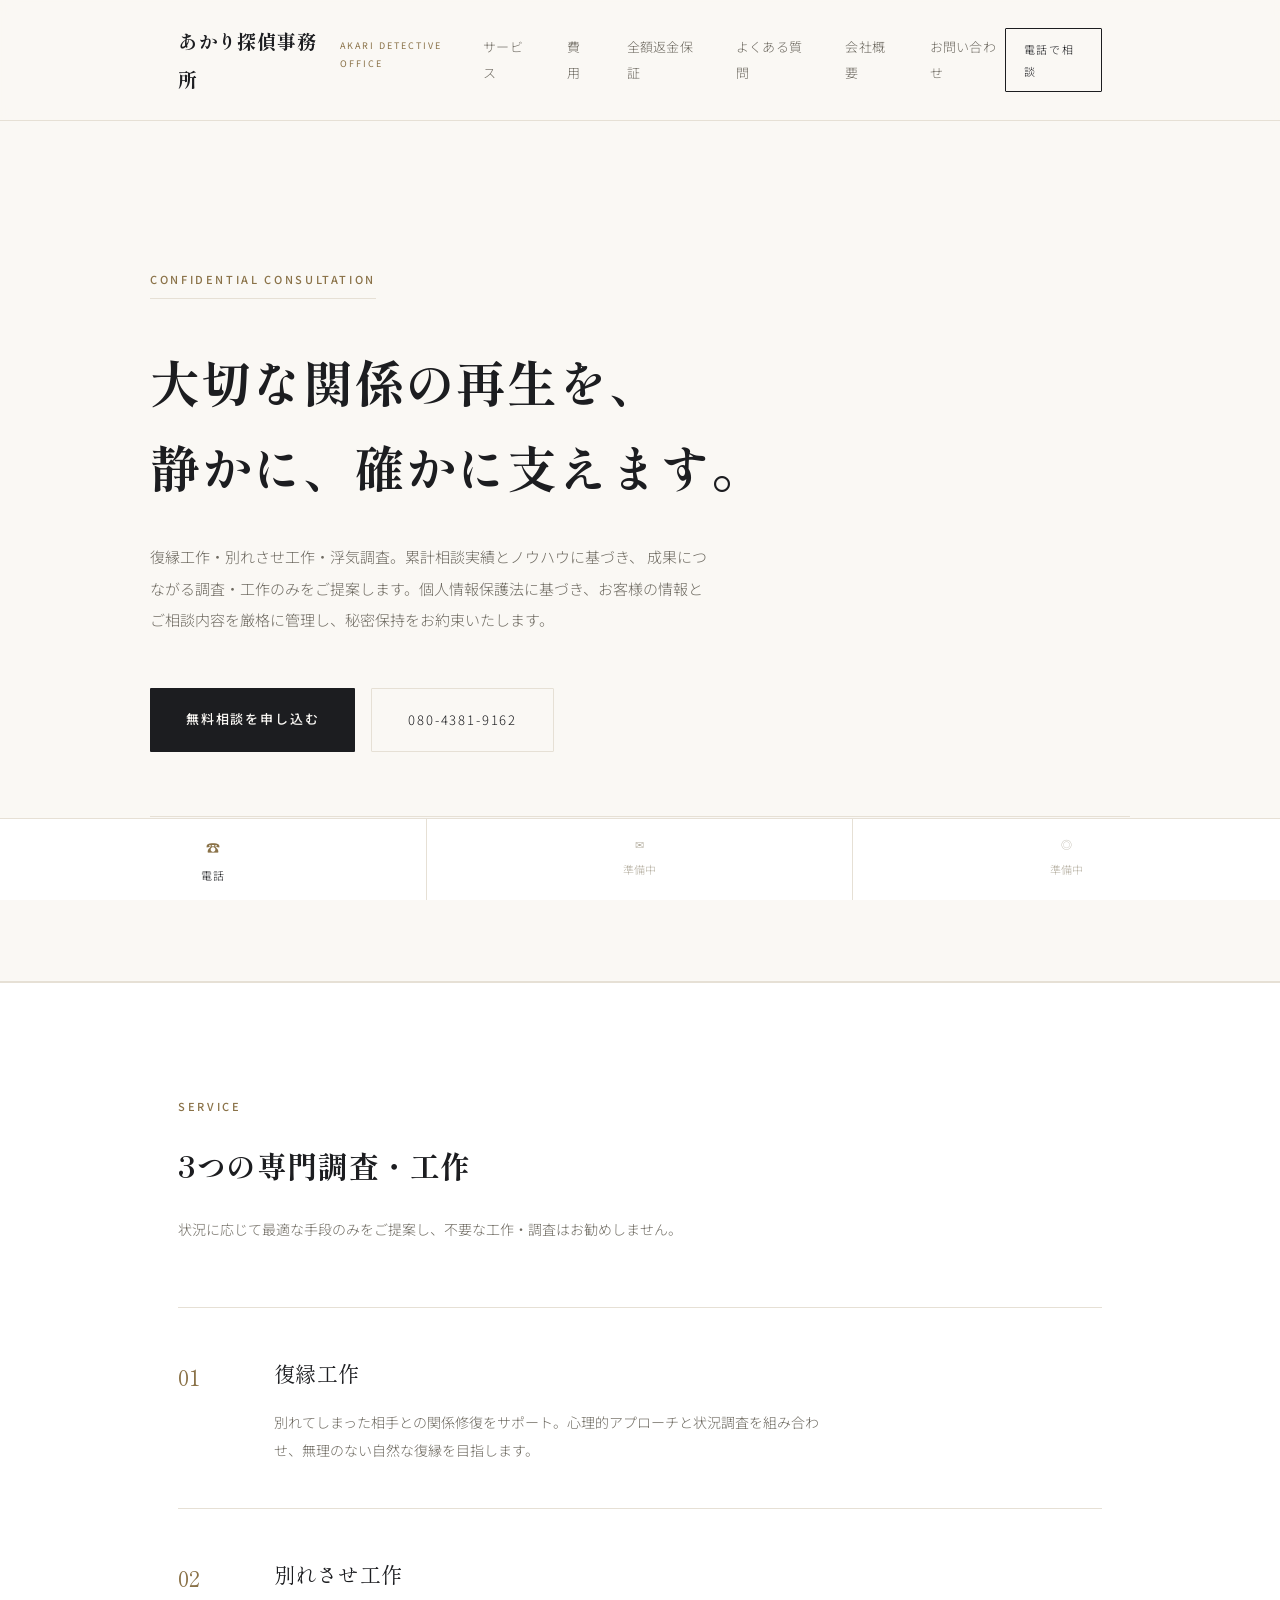
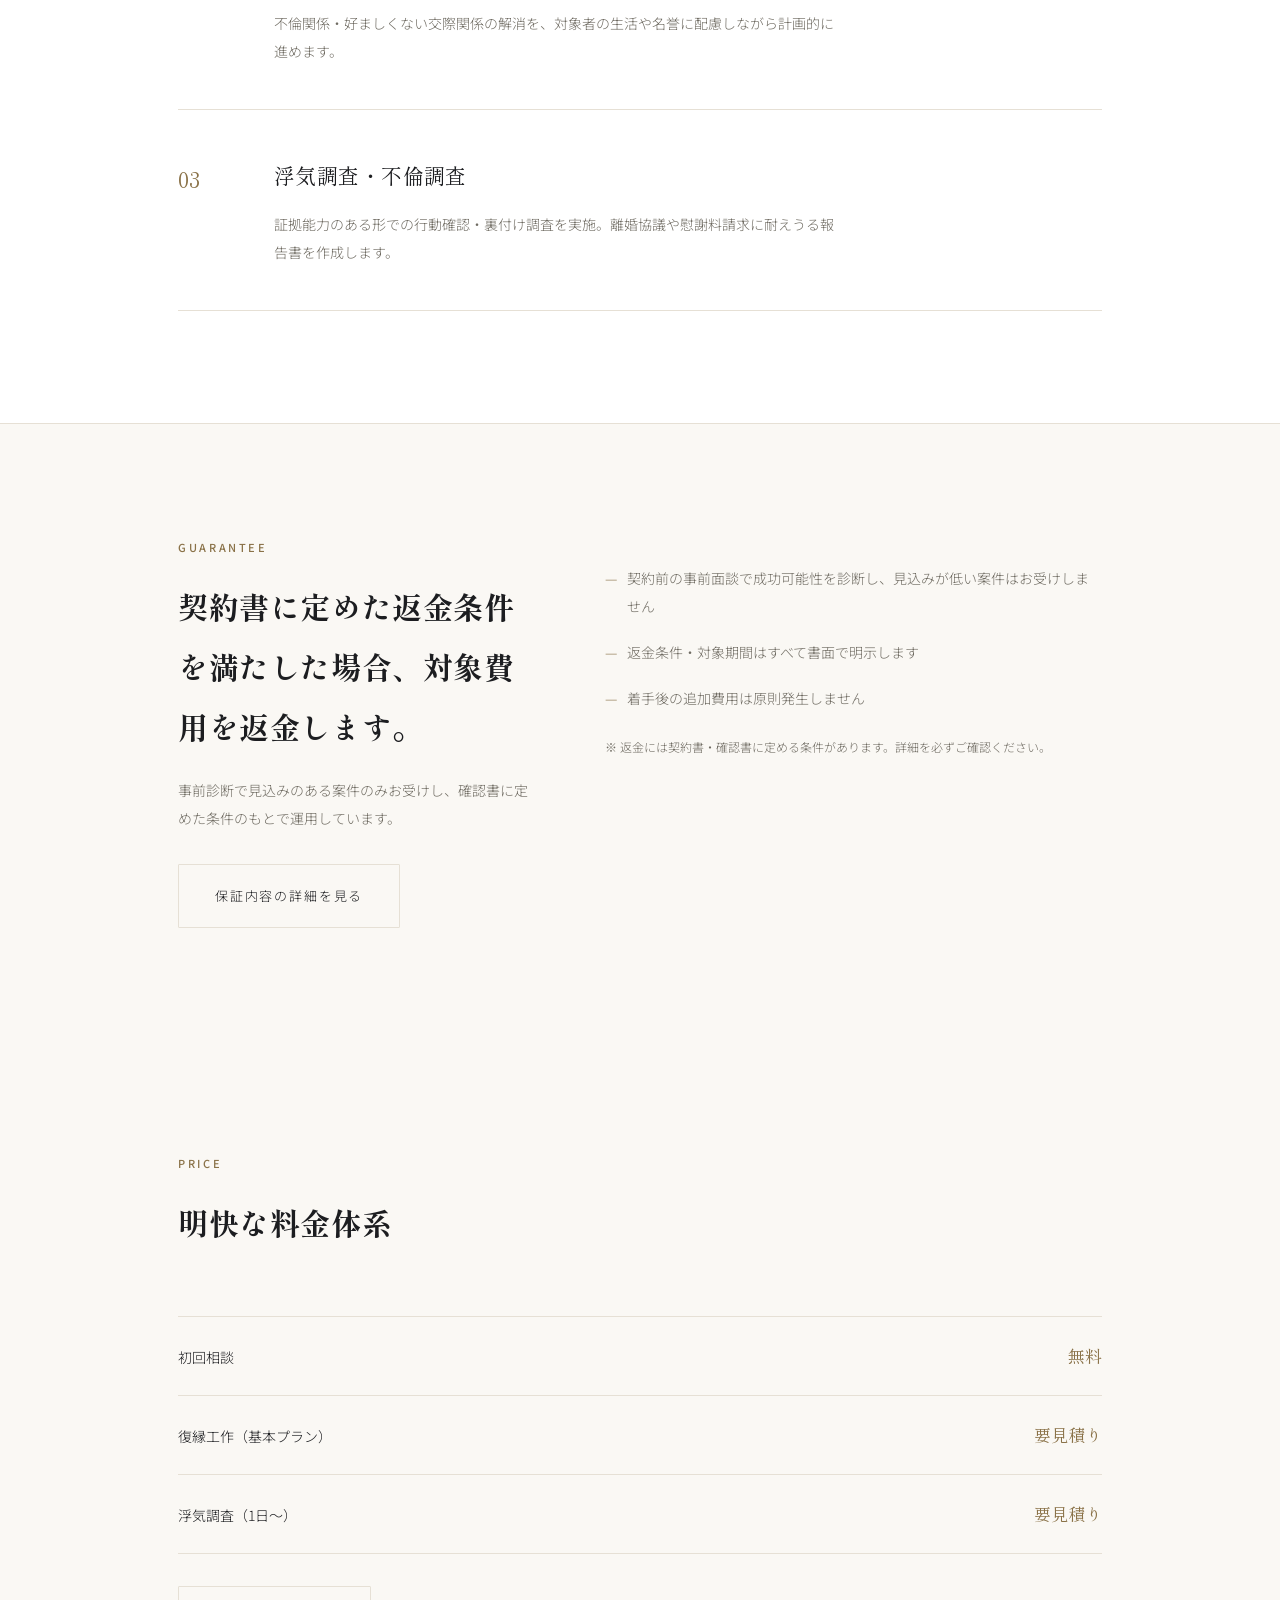
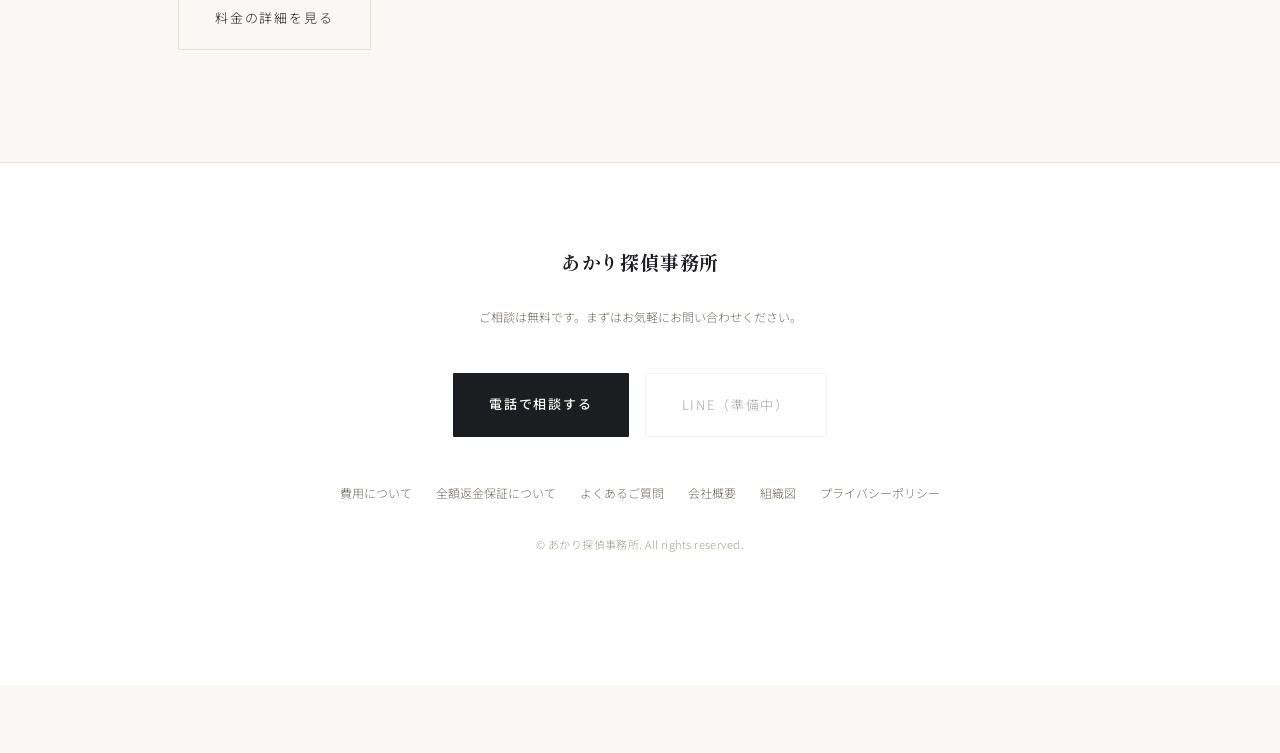
==== commit 1debbc12: "index.html を更新" ====
--- a/index.html
+++ b/index.html
@@ -25,11 +25,13 @@
     <div class="header-cta">
       <a href="tel:08043819162" class="btn-mini">電話で相談</a>
       <button class="menu-toggle" onclick="document.getElementById('mnav').classList.toggle('open')" aria-label="メニュー">
-        <span></span><span></span><span></span>
+        <span class="label">MENU</span>
+        <span class="bars"><span></span><span></span><span></span></span>
       </button>
     </div>
   </div>
   <nav class="mobile-nav" id="mnav">
+    <a href="index.html">トップページ</a>
     <a href="index.html#service">サービス</a>
     <a href="price.html">費用</a>
     <a href="guarantee.html">全額返金保証</a>
@@ -90,8 +92,8 @@
   <div class="wrap guarantee">
     <div class="reveal">
       <span class="eyebrow">GUARANTEE</span>
-      <h2>条件を満たせば、全額返金。</h2>
-      <p class="section-desc">事前診断で見込みのある案件のみお受けし、確認書に定めた条件を満たさなかった場合は全額返金いたします。</p>
+      <h2>契約書に定めた返金条件を満たした場合、対象費用を返金します。</h2>
+      <p class="section-desc">事前診断で見込みのある案件のみお受けし、確認書に定めた条件のもとで運用しています。</p>
       <div class="hero-ctas" style="margin-top:32px; margin-bottom:0;">
         <a href="guarantee.html" class="btn-ghost">保証内容の詳細を見る</a>
       </div>
@@ -102,6 +104,7 @@
         <li>返金条件・対象期間はすべて書面で明示します</li>
         <li>着手後の追加費用は原則発生しません</li>
       </ul>
+      <p class="price-note" style="margin-top:24px;">※ 返金には契約書・確認書に定める条件があります。詳細を必ずご確認ください。</p>
     </div>
   </div>
 </section>
--- a/style.css
+++ b/style.css
@@ -287,10 +287,13 @@
   /* ---------- Mobile menu ---------- */
   .menu-toggle{
     display:none;
-    flex-direction:column; justify-content:center; gap:5px;
-    background:none; border:none; cursor:pointer; padding:8px; margin:0;
-  }
-  .menu-toggle span{width:22px; height:1px; background:var(--paper); display:block;}
+    flex-direction:column; align-items:center; gap:4px;
+    background:none; border:1px solid var(--paper); border-radius:var(--radius);
+    cursor:pointer; padding:6px 10px; margin:0;
+  }
+  .menu-toggle .bars{display:flex; flex-direction:column; gap:3px;}
+  .menu-toggle .bars span{width:14px; height:1.3px; background:var(--paper); display:block;}
+  .menu-toggle .label{font-size:8px; letter-spacing:.12em; color:var(--paper); font-weight:500;}
   @media (max-width:760px){
     .menu-toggle{display:flex;}
   }
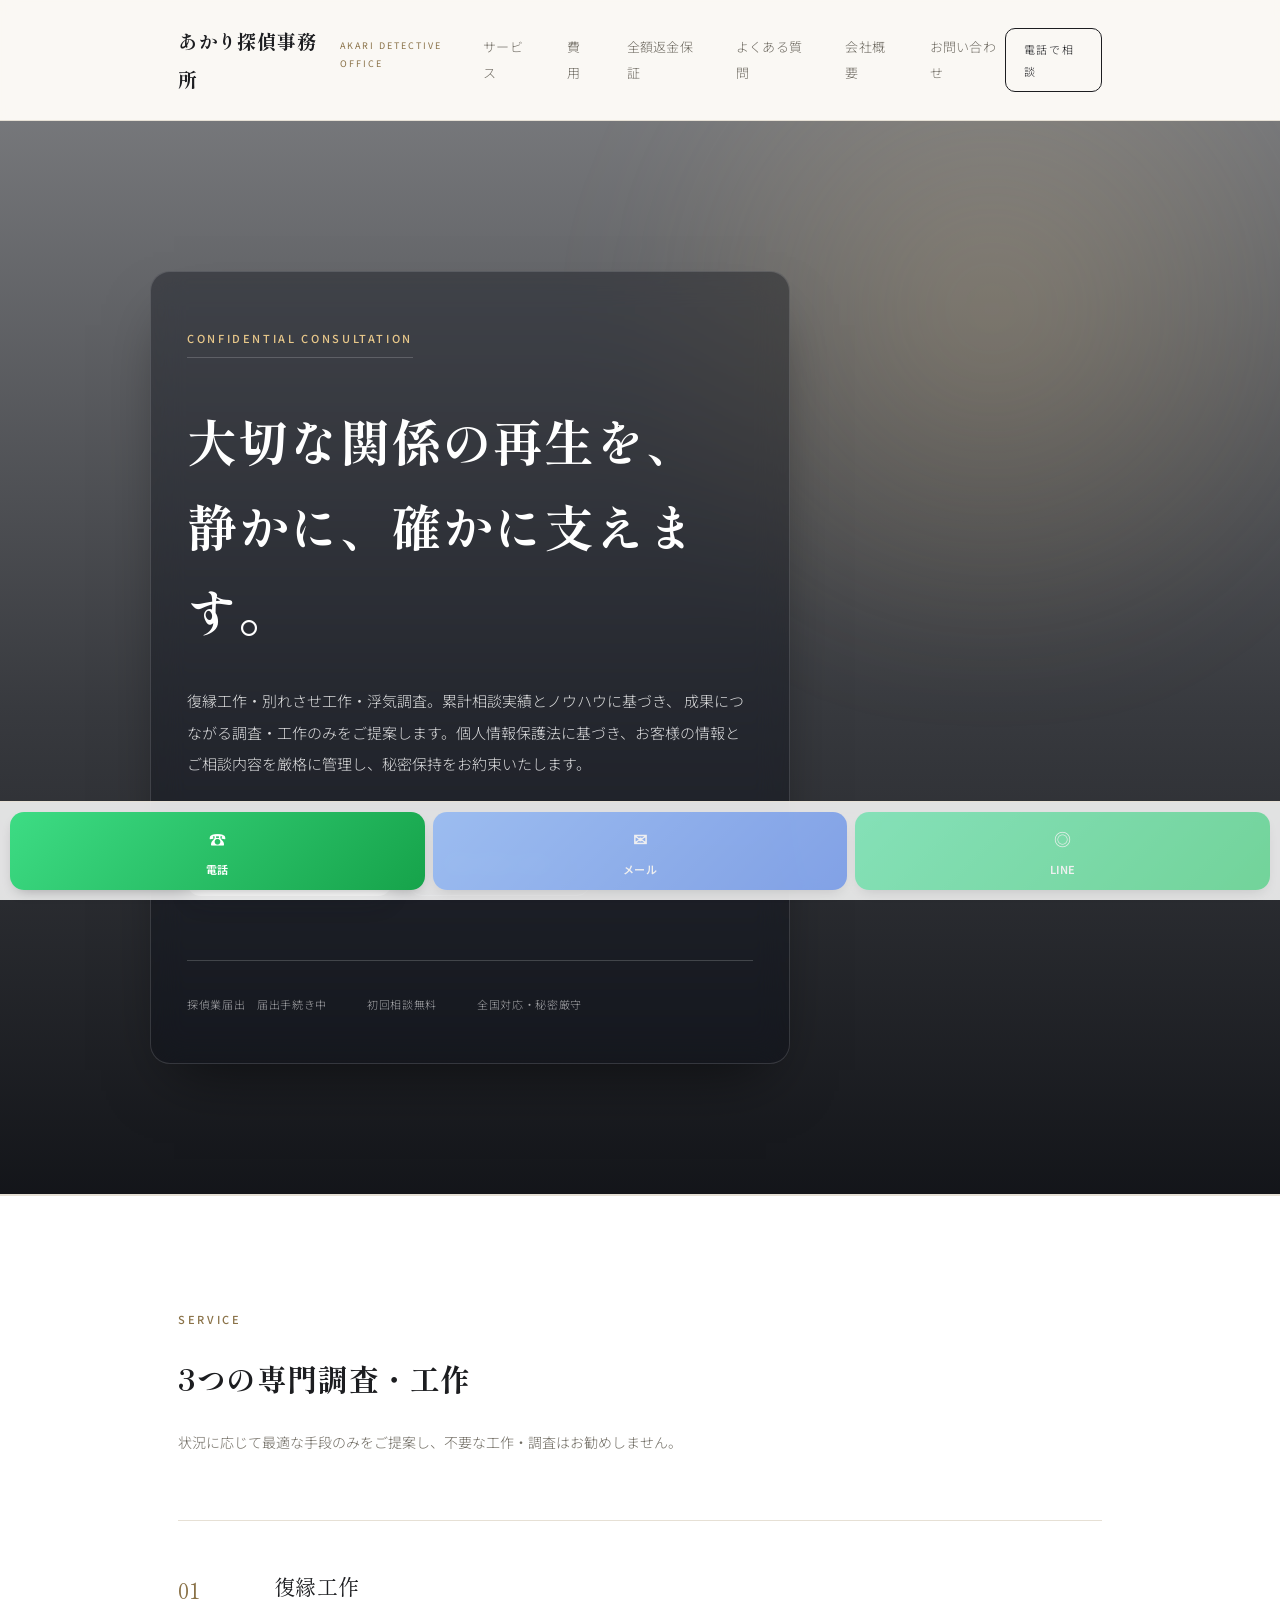
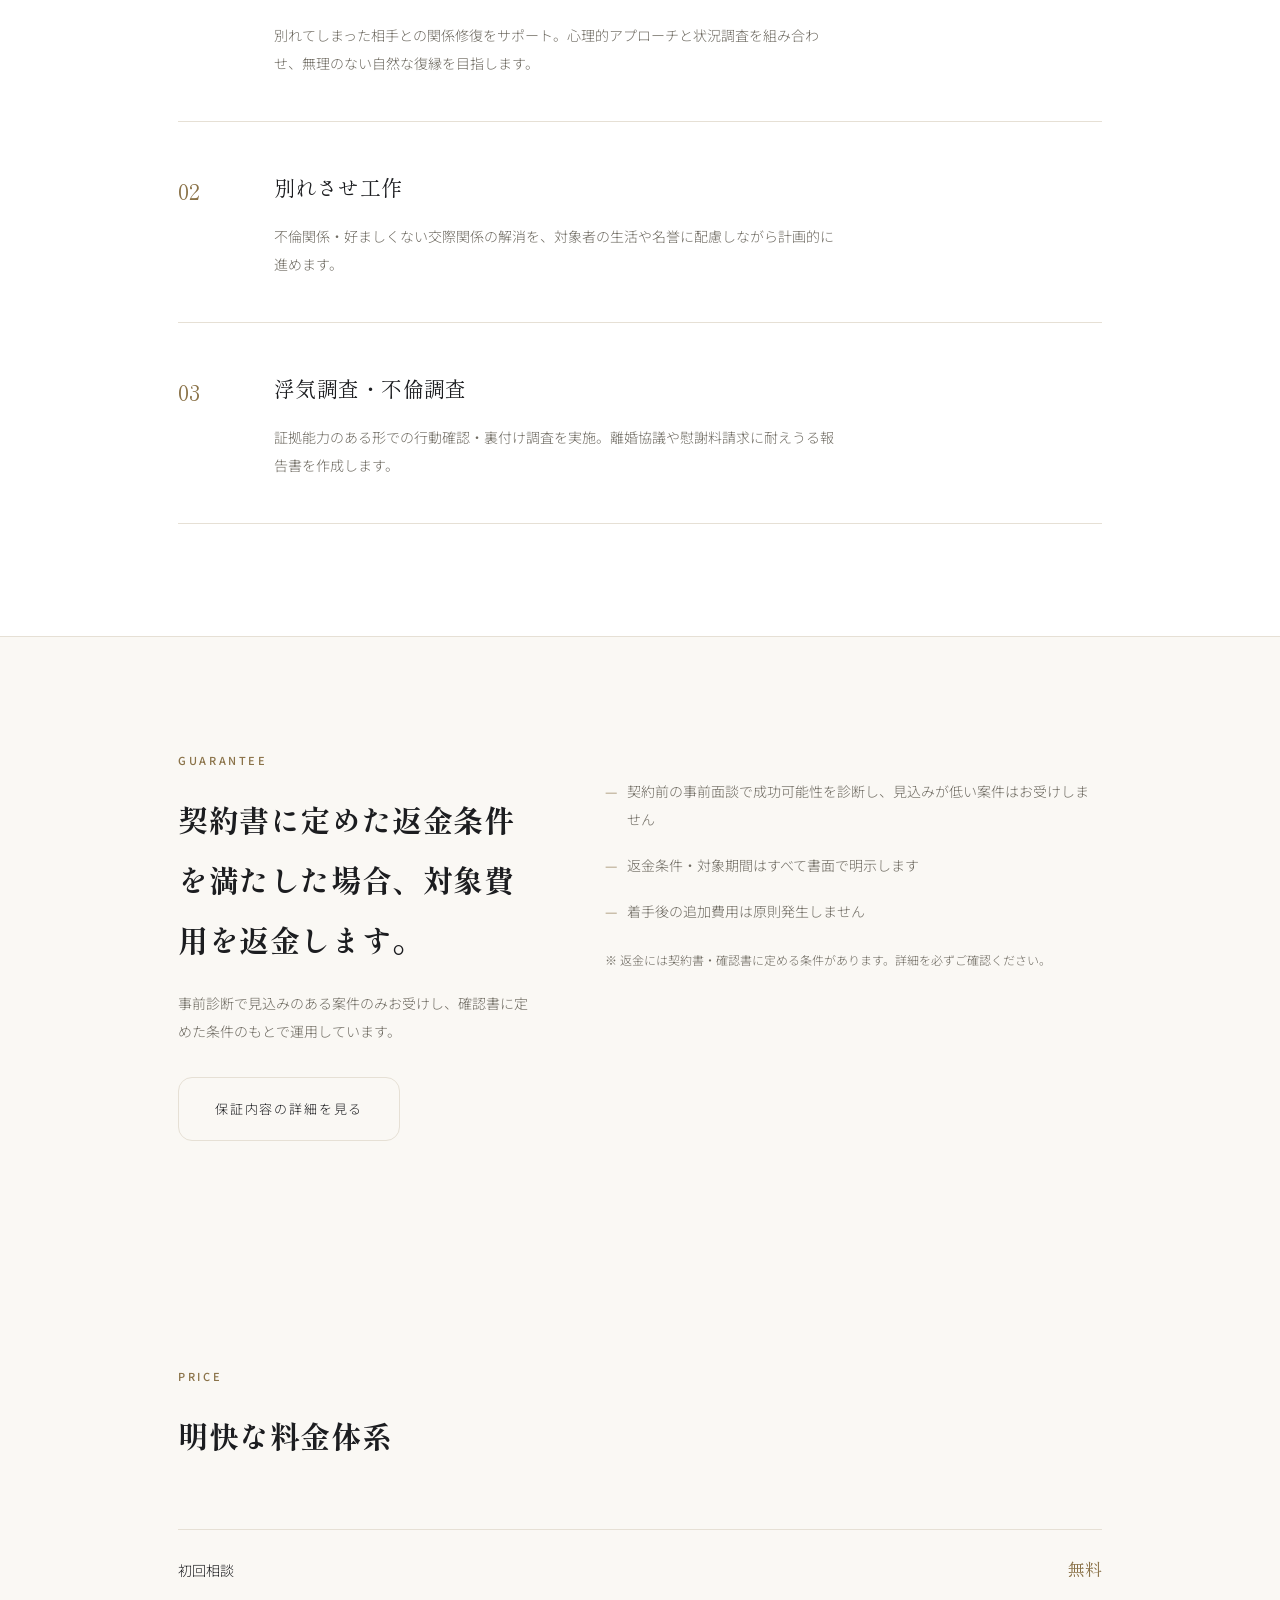
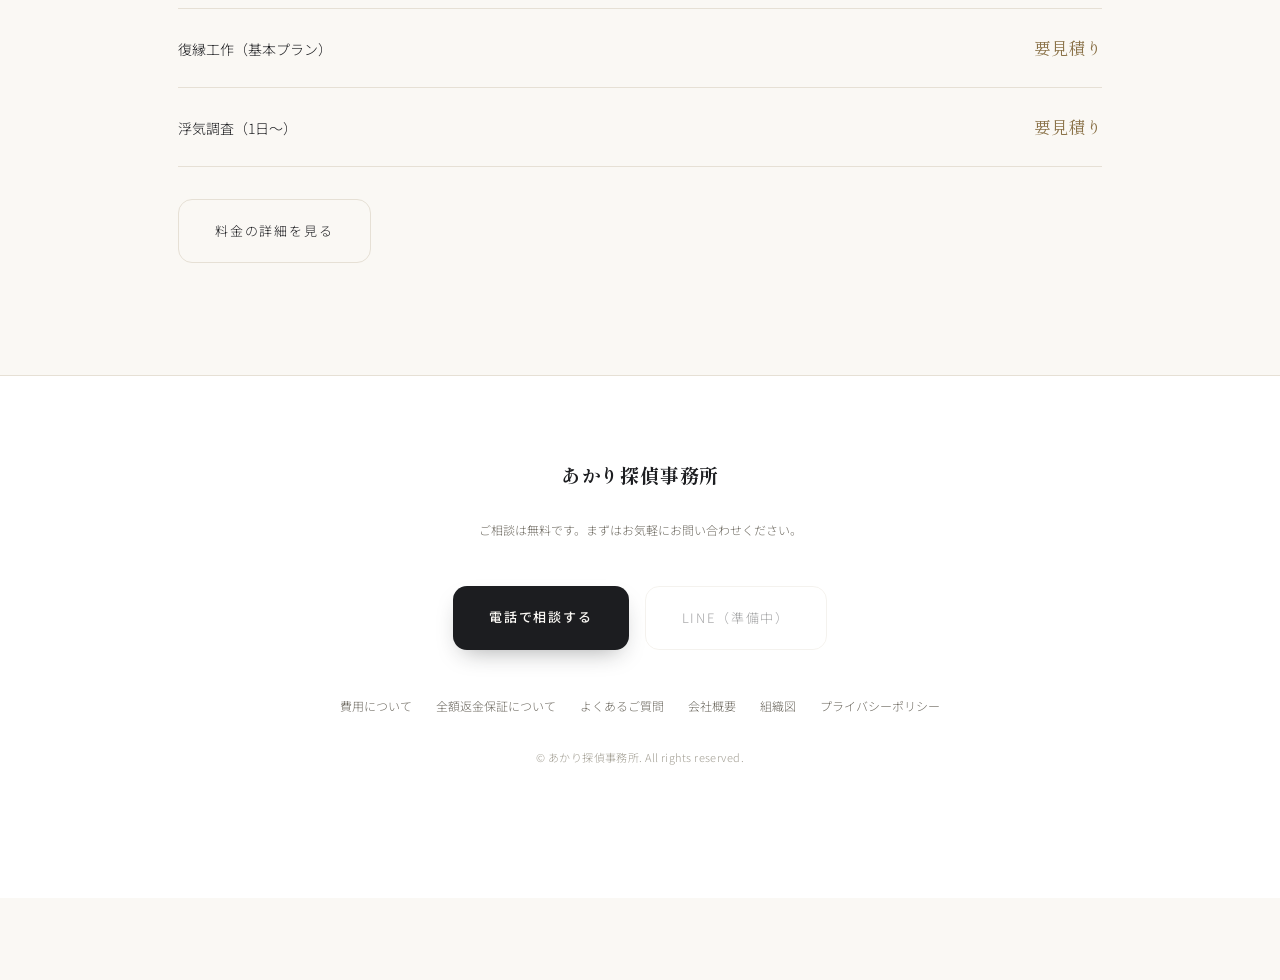
==== commit 4c16efca: "index.html を更新" ====
--- a/index.html
+++ b/index.html
@@ -43,20 +43,22 @@
 
 <section class="hero" id="top">
   <div class="hero-inner">
-    <span class="case-tag">CONFIDENTIAL CONSULTATION</span>
-    <h1>大切な関係の再生を、<br>静かに、確かに支えます。</h1>
-    <p class="hero-lead">
-      復縁工作・別れさせ工作・浮気調査。累計相談実績とノウハウに基づき、
-      成果につながる調査・工作のみをご提案します。個人情報保護法に基づき、お客様の情報とご相談内容を厳格に管理し、秘密保持をお約束いたします。
-    </p>
-    <div class="hero-ctas">
-      <a href="contact.html" class="btn-primary">無料相談を申し込む</a>
-      <a href="tel:08043819162" class="btn-ghost">080-4381-9162</a>
-    </div>
-    <div class="trust-row">
-      <span>探偵業届出　届出手続き中</span>
-      <span>初回相談無料</span>
-      <span>全国対応・秘密厳守</span>
+    <div class="hero-glass">
+      <span class="case-tag">CONFIDENTIAL CONSULTATION</span>
+      <h1>大切な関係の再生を、<br>静かに、確かに支えます。</h1>
+      <p class="hero-lead">
+        復縁工作・別れさせ工作・浮気調査。累計相談実績とノウハウに基づき、
+        成果につながる調査・工作のみをご提案します。個人情報保護法に基づき、お客様の情報とご相談内容を厳格に管理し、秘密保持をお約束いたします。
+      </p>
+      <div class="hero-ctas">
+        <a href="contact.html" class="btn-primary">無料相談を申し込む</a>
+        <a href="tel:08043819162" class="btn-ghost">080-4381-9162</a>
+      </div>
+      <div class="trust-row">
+        <span>探偵業届出　届出手続き中</span>
+        <span>初回相談無料</span>
+        <span>全国対応・秘密厳守</span>
+      </div>
     </div>
   </div>
 </section>
@@ -145,9 +147,9 @@
 </footer>
 
 <div class="fixed-cta">
-  <a href="tel:08043819162"><span class="ico">☎</span>電話</a>
-  <span style="display:flex;flex-direction:column;align-items:center;gap:3px;padding:14px 0;font-size:11px;color:#b6b0a2;border-right:1px solid var(--panel-line);"><span class="ico" style="color:#b6b0a2;">✉</span>準備中</span>
-  <span style="display:flex;flex-direction:column;align-items:center;gap:3px;padding:14px 0;font-size:11px;color:#b6b0a2;"><span class="ico" style="color:#b6b0a2;">◎</span>準備中</span>
+  <a href="tel:08043819162" class="cta-tel"><span class="ico">☎</span>電話</a>
+  <span class="cta-btn cta-mail"><span class="ico">✉</span>メール</span>
+  <span class="cta-btn cta-line"><span class="ico">◎</span>LINE</span>
 </div>
 
 <script>
--- a/style.css
+++ b/style.css
@@ -51,18 +51,51 @@
   }
   .btn-mini{
     border:1px solid var(--paper); color:var(--paper);
-    padding:9px 18px; font-size:11px; border-radius:var(--radius);
+    padding:9px 18px; font-size:11px; border-radius:10px;
     letter-spacing:.14em;
+    transition:background .2s, transform .15s;
   }
   .btn-mini:hover{background:var(--paper); color:var(--ink);}
-
-  /* ---------- Hero (写真なし・余白のみで構成) ---------- */
+  .btn-mini:active{transform:scale(.96);}
+
+  /* ---------- Hero (夜景写真 + グラデーション + ガラス風カード) ---------- */
   .hero{
     position:relative;
-    padding:140px 28px 110px;
-    background:var(--ink);
-    border-bottom:1px solid var(--panel-line);
-  }
+    padding:150px 28px 130px;
+    background:
+      linear-gradient(180deg, rgba(9,13,22,.55) 0%, rgba(7,10,17,.80) 55%, rgba(5,7,12,.94) 100%),
+      url('https://images.pexels.com/photos/15127503/pexels-photo-15127503.jpeg?auto=compress&cs=tinysrgb&w=1920') center 55%/cover no-repeat;
+    border-bottom:1px solid var(--panel-line);
+    overflow:hidden;
+  }
+  .hero::before{
+    content:"";
+    position:absolute; top:-15%; right:-10%; width:65%; height:65%;
+    background:radial-gradient(circle, rgba(232,200,138,.22), transparent 70%);
+    filter:blur(50px);
+    pointer-events:none;
+  }
+  .hero-glass{
+    position:relative;
+    background:rgba(10,14,21,.40);
+    backdrop-filter:blur(16px) saturate(150%);
+    -webkit-backdrop-filter:blur(16px) saturate(150%);
+    border:1px solid rgba(255,255,255,.14);
+    border-radius:20px;
+    padding:48px 36px;
+    max-width:640px;
+    box-shadow:0 30px 60px -24px rgba(0,0,0,.55);
+  }
+  @media (max-width:480px){ .hero-glass{padding:34px 24px; border-radius:16px;} }
+  .hero-glass .case-tag{color:#e8c88a; border-bottom-color:rgba(255,255,255,.18);}
+  .hero-glass h1{color:#ffffff;}
+  .hero-glass h1 em{color:#e8c88a;}
+  .hero-glass .hero-lead{color:rgba(255,255,255,.84);}
+  .hero-glass .trust-row{color:rgba(255,255,255,.62); border-top-color:rgba(255,255,255,.18);}
+  .hero-glass .btn-primary{background:#ffffff; color:#12141a;}
+  .hero-glass .btn-primary:hover{background:#e8c88a; color:#12141a;}
+  .hero-glass .btn-ghost{border-color:rgba(255,255,255,.4); color:#ffffff;}
+  .hero-glass .btn-ghost:hover{border-color:#ffffff; background:rgba(255,255,255,.08);}
   .subhero{
     position:relative;
     padding:90px 28px 64px;
@@ -106,15 +139,19 @@
   .hero-ctas{display:flex; flex-wrap:wrap; gap:16px; margin-bottom:64px;}
   .btn-primary{
     background:var(--paper); color:var(--ink); font-weight:500;
-    padding:18px 36px; border-radius:var(--radius); font-size:13px; letter-spacing:.14em;
-    transition:background .25s;
-  }
-  .btn-primary:hover{background:var(--brass-bright);}
+    padding:18px 36px; border-radius:14px; font-size:13px; letter-spacing:.14em;
+    box-shadow:0 10px 24px -10px rgba(28,29,32,.4);
+    transition:background .25s, transform .15s, box-shadow .2s;
+  }
+  .btn-primary:hover{background:var(--brass-bright); box-shadow:0 12px 28px -8px rgba(28,29,32,.5);}
+  .btn-primary:active{transform:scale(.97); box-shadow:0 6px 14px -8px rgba(28,29,32,.4);}
   .btn-ghost{
     border:1px solid var(--panel-line); color:var(--paper);
-    padding:18px 36px; border-radius:var(--radius); font-size:13px; letter-spacing:.14em;
+    padding:18px 36px; border-radius:14px; font-size:13px; letter-spacing:.14em;
+    transition:border-color .2s, transform .15s;
   }
   .btn-ghost:hover{border-color:var(--paper);}
+  .btn-ghost:active{transform:scale(.97);}
 
   .trust-row{
     display:flex; flex-wrap:wrap; gap:40px;
@@ -199,22 +236,28 @@
   .footer-links{display:flex; flex-wrap:wrap; gap:24px; justify-content:center; font-size:12px; color:var(--paper-dim); margin-bottom:28px;}
   .copyright{color:#a29e93; font-size:11px; letter-spacing:.04em;}
 
-  /* Fixed bottom CTA bar */
+  /* Fixed bottom CTA bar：TEL=緑 / メール=青 / LINE=LINEブランド色 */
   .fixed-cta{
     position:fixed; bottom:0; left:0; right:0; z-index:60;
-    display:grid; grid-template-columns:1fr 1fr 1fr;
-    background:var(--panel); border-top:1px solid var(--panel-line);
-  }
-  .fixed-cta a{
+    display:grid; grid-template-columns:1fr 1fr 1fr; gap:8px;
+    padding:10px 10px calc(10px + env(safe-area-inset-bottom));
+    background:rgba(255,255,255,.86); backdrop-filter:blur(10px);
+    border-top:1px solid var(--panel-line);
+  }
+  .fixed-cta a, .fixed-cta span.cta-btn{
     display:flex; flex-direction:column; align-items:center; justify-content:center;
-    gap:3px; padding:14px 0; font-size:11px; color:var(--paper); letter-spacing:.04em;
-    border-right:1px solid var(--panel-line);
-  }
-  .fixed-cta a:last-child{border-right:none;}
-  .fixed-cta a .ico{font-size:14px; color:var(--brass);}
-  .fixed-cta a:active{background:var(--ink);}
-
-  body{padding-bottom:68px;}
+    gap:2px; padding:10px 4px; font-size:11px; font-weight:600; letter-spacing:.02em;
+    color:#ffffff; border-radius:14px;
+    box-shadow:0 6px 14px -6px rgba(0,0,0,.3);
+    transition:transform .15s ease, box-shadow .15s ease;
+  }
+  .fixed-cta a:active{transform:scale(.95); box-shadow:0 3px 8px -4px rgba(0,0,0,.25);}
+  .fixed-cta .cta-tel{background:linear-gradient(135deg,#3ddc84,#16a34a);}
+  .fixed-cta .cta-mail{background:linear-gradient(135deg,#5b9bff,#2563eb); opacity:.5; pointer-events:none;}
+  .fixed-cta .cta-line{background:linear-gradient(135deg,#2be08f,#06c755); opacity:.5; pointer-events:none;}
+  .fixed-cta .ico{font-size:17px;}
+
+  body{padding-bottom:82px;}
 
   @media (prefers-reduced-motion: reduce){
     html{scroll-behavior:auto;}
@@ -287,13 +330,13 @@
   /* ---------- Mobile menu ---------- */
   .menu-toggle{
     display:none;
-    flex-direction:column; align-items:center; gap:4px;
-    background:none; border:1px solid var(--paper); border-radius:var(--radius);
-    cursor:pointer; padding:6px 10px; margin:0;
-  }
-  .menu-toggle .bars{display:flex; flex-direction:column; gap:3px;}
-  .menu-toggle .bars span{width:14px; height:1.3px; background:var(--paper); display:block;}
-  .menu-toggle .label{font-size:8px; letter-spacing:.12em; color:var(--paper); font-weight:500;}
+    flex-direction:column; align-items:center; gap:3px;
+    background:none; border:1px solid var(--paper); border-radius:6px;
+    cursor:pointer; padding:5px 8px; margin:0;
+  }
+  .menu-toggle .bars{display:flex; flex-direction:column; gap:2.5px;}
+  .menu-toggle .bars span{width:13px; height:1.2px; background:var(--paper); display:block;}
+  .menu-toggle .label{font-size:7.5px; letter-spacing:.1em; color:var(--paper); font-weight:500;}
   @media (max-width:760px){
     .menu-toggle{display:flex;}
   }
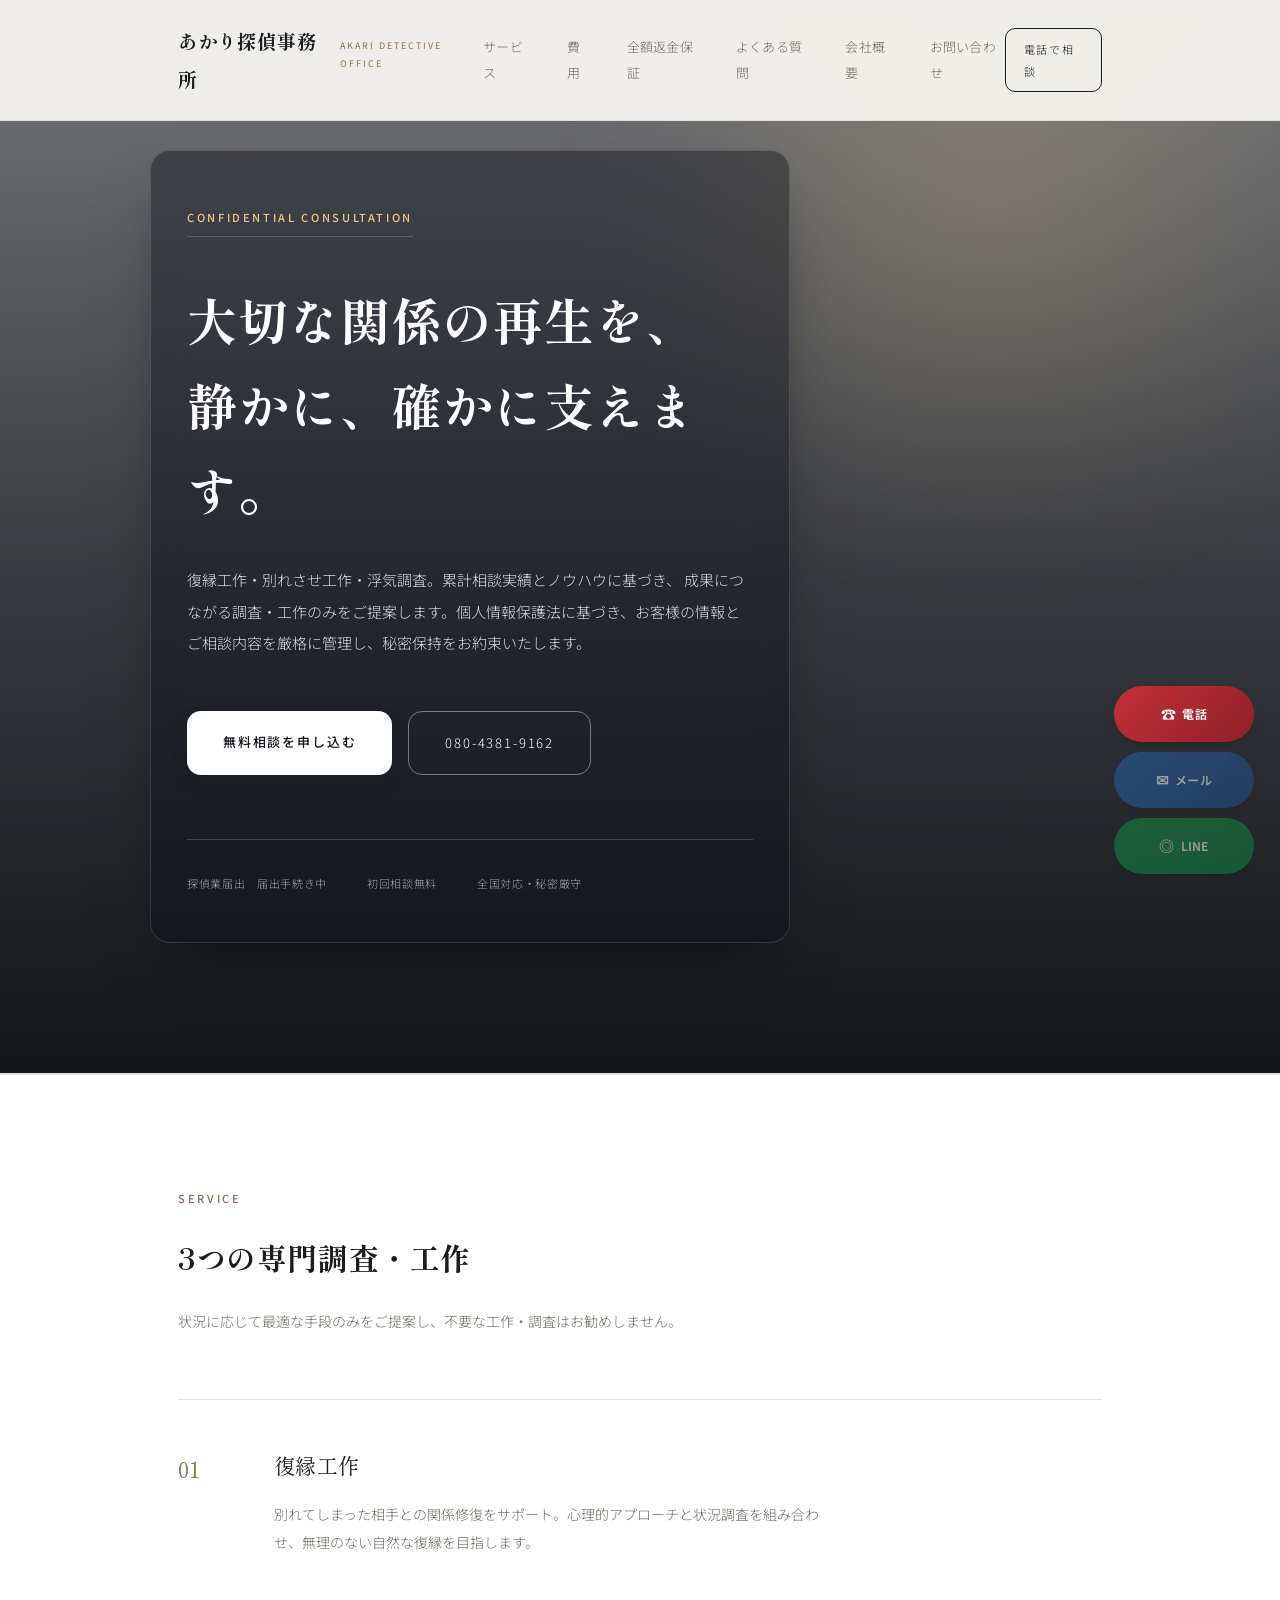
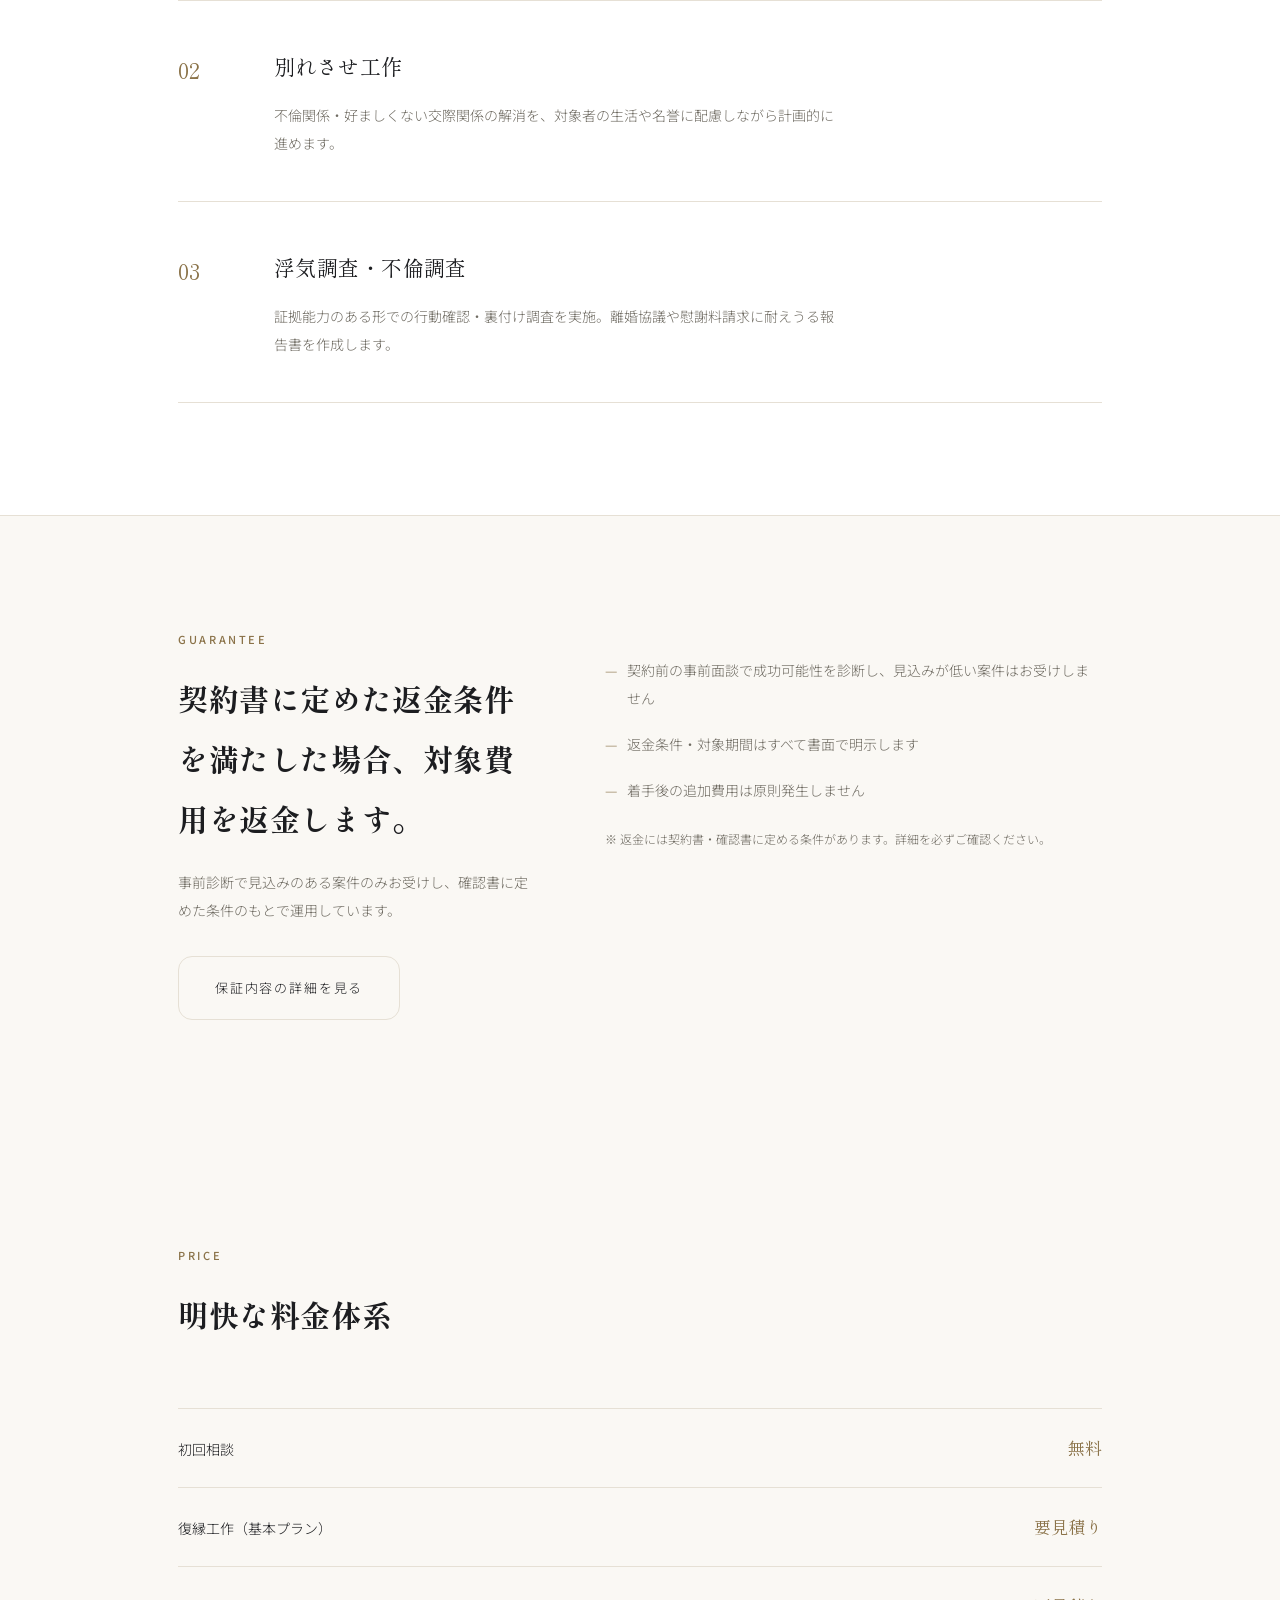
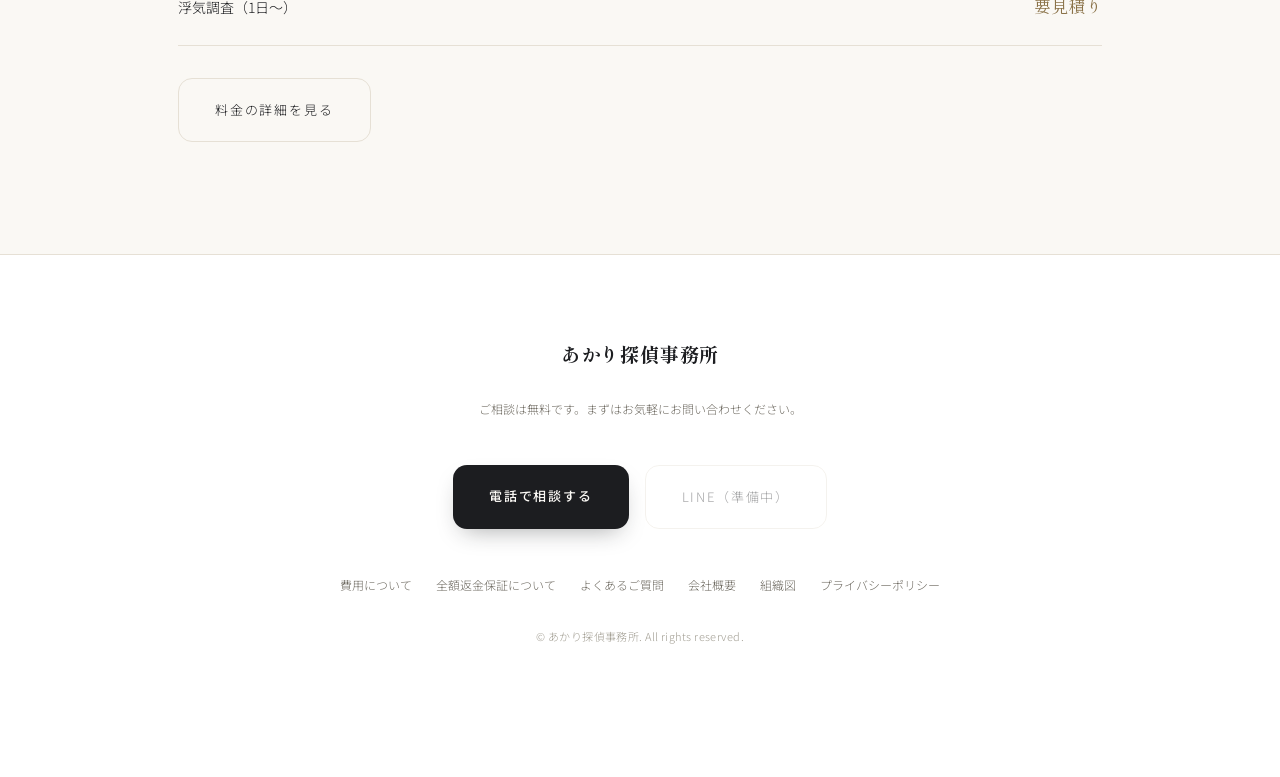
==== commit d7fdba75: "index.html を更新" ====
--- a/index.html
+++ b/index.html
@@ -152,12 +152,35 @@
   <span class="cta-btn cta-line"><span class="ico">◎</span>LINE</span>
 </div>
 
+<div class="desktop-cta">
+  <a href="tel:08043819162" class="cta-tel"><span class="ico">☎</span>電話</a>
+  <span class="cta-btn cta-mail"><span class="ico">✉</span>メール</span>
+  <span class="cta-btn cta-line"><span class="ico">◎</span>LINE</span>
+</div>
+
 <script>
   const els = document.querySelectorAll('.reveal');
   const io = new IntersectionObserver((entries)=>{
     entries.forEach(e=>{ if(e.isIntersecting){ e.target.classList.add('in'); io.unobserve(e.target); } });
   }, {threshold:.15});
   els.forEach(el=>io.observe(el));
+
+  // ヘッダー自動開閉（下スクロールで隠す／上スクロールで表示／メニュー展開中は隠さない）
+  const siteHeader = document.querySelector('header');
+  const mnavEl = document.getElementById('mnav');
+  let lastY = window.scrollY;
+  window.addEventListener('scroll', () => {
+    const y = window.scrollY;
+    if (mnavEl && mnavEl.classList.contains('open')) { lastY = y; return; }
+    if (y <= 4) {
+      siteHeader.classList.remove('header-hidden');
+    } else if (y > lastY + 4 && y > 80) {
+      siteHeader.classList.add('header-hidden');
+    } else if (y < lastY - 4) {
+      siteHeader.classList.remove('header-hidden');
+    }
+    lastY = y;
+  }, { passive: true });
 </script>
 
 </body>
--- a/style.css
+++ b/style.css
@@ -25,13 +25,17 @@
   .wrap{max-width:980px; margin:0 auto; padding:0 28px;}
   .mincho{font-family:'Shippori Mincho', serif;}
 
-  /* ---------- Header ---------- */
+  /* ---------- Header（スクロール連動で自然に開閉） ---------- */
   header{
-    position:sticky; top:0; z-index:50;
+    position:fixed; top:0; left:0; right:0; z-index:50;
     background:rgba(250,248,244,.92);
     backdrop-filter:blur(8px);
     border-bottom:1px solid var(--panel-line);
-  }
+    transform:translateY(0);
+    transition:transform .3s ease;
+    will-change:transform;
+  }
+  header.header-hidden{ transform:translateY(-100%); }
   .header-inner{
     display:flex; align-items:center; justify-content:space-between;
     padding:22px 28px; max-width:980px; margin:0 auto;
@@ -236,7 +240,7 @@
   .footer-links{display:flex; flex-wrap:wrap; gap:24px; justify-content:center; font-size:12px; color:var(--paper-dim); margin-bottom:28px;}
   .copyright{color:#a29e93; font-size:11px; letter-spacing:.04em;}
 
-  /* Fixed bottom CTA bar：TEL=緑 / メール=青 / LINE=LINEブランド色 */
+  /* Fixed bottom CTA bar（スマホ専用）：TEL=クリムゾン赤 / メール=深い青 / LINE=落ち着いた緑 */
   .fixed-cta{
     position:fixed; bottom:0; left:0; right:0; z-index:60;
     display:grid; grid-template-columns:1fr 1fr 1fr; gap:8px;
@@ -244,20 +248,41 @@
     background:rgba(255,255,255,.86); backdrop-filter:blur(10px);
     border-top:1px solid var(--panel-line);
   }
+  .fixed-cta a, .fixed-cta span.cta-btn,
+  .desktop-cta a, .desktop-cta span.cta-btn{
+    display:flex; align-items:center; justify-content:center;
+    gap:6px; font-size:12px; font-weight:600; letter-spacing:.02em;
+    color:#ffffff; border-radius:14px;
+    box-shadow:0 6px 14px -6px rgba(0,0,0,.32);
+    transition:transform .15s ease, box-shadow .15s ease, filter .15s ease;
+  }
   .fixed-cta a, .fixed-cta span.cta-btn{
-    display:flex; flex-direction:column; align-items:center; justify-content:center;
-    gap:2px; padding:10px 4px; font-size:11px; font-weight:600; letter-spacing:.02em;
-    color:#ffffff; border-radius:14px;
-    box-shadow:0 6px 14px -6px rgba(0,0,0,.3);
-    transition:transform .15s ease, box-shadow .15s ease;
+    flex-direction:column; gap:2px; padding:10px 4px;
   }
   .fixed-cta a:active{transform:scale(.95); box-shadow:0 3px 8px -4px rgba(0,0,0,.25);}
-  .fixed-cta .cta-tel{background:linear-gradient(135deg,#3ddc84,#16a34a);}
-  .fixed-cta .cta-mail{background:linear-gradient(135deg,#5b9bff,#2563eb); opacity:.5; pointer-events:none;}
-  .fixed-cta .cta-line{background:linear-gradient(135deg,#2be08f,#06c755); opacity:.5; pointer-events:none;}
-  .fixed-cta .ico{font-size:17px;}
+  .cta-tel{background:linear-gradient(135deg,#c3313a,#8f1f28);}
+  .cta-mail{background:linear-gradient(135deg,#2866ad,#1f4f89); opacity:.55; pointer-events:none;}
+  .cta-line{background:linear-gradient(135deg,#168c46,#12823f); opacity:.55; pointer-events:none;}
+  .fixed-cta .ico{font-size:16px;}
+
+  @media (min-width:761px){ .fixed-cta{display:none;} }
+
+  /* PC専用：右下フローティングCTA */
+  .desktop-cta{
+    display:none;
+    position:fixed; bottom:26px; right:26px; z-index:60;
+    flex-direction:column; gap:10px;
+  }
+  @media (min-width:761px){ .desktop-cta{display:flex;} }
+  .desktop-cta a, .desktop-cta span.cta-btn{
+    padding:13px 20px; border-radius:999px; min-width:140px;
+  }
+  .desktop-cta a:hover{transform:translateY(-2px); filter:brightness(1.08); box-shadow:0 10px 22px -8px rgba(0,0,0,.4);}
+  .desktop-cta a:active{transform:translateY(0) scale(.97);}
+  .desktop-cta .ico{font-size:15px;}
 
   body{padding-bottom:82px;}
+  @media (min-width:761px){ body{padding-bottom:0;} }
 
   @media (prefers-reduced-motion: reduce){
     html{scroll-behavior:auto;}
@@ -330,9 +355,13 @@
   /* ---------- Mobile menu ---------- */
   .menu-toggle{
     display:none;
+    position:relative;
     flex-direction:column; align-items:center; gap:3px;
     background:none; border:1px solid var(--paper); border-radius:6px;
     cursor:pointer; padding:5px 8px; margin:0;
+  }
+  .menu-toggle::after{ /* 見た目は変えず、タップ判定だけ44px相当に拡張 */
+    content:""; position:absolute; inset:-10px;
   }
   .menu-toggle .bars{display:flex; flex-direction:column; gap:2.5px;}
   .menu-toggle .bars span{width:13px; height:1.2px; background:var(--paper); display:block;}
